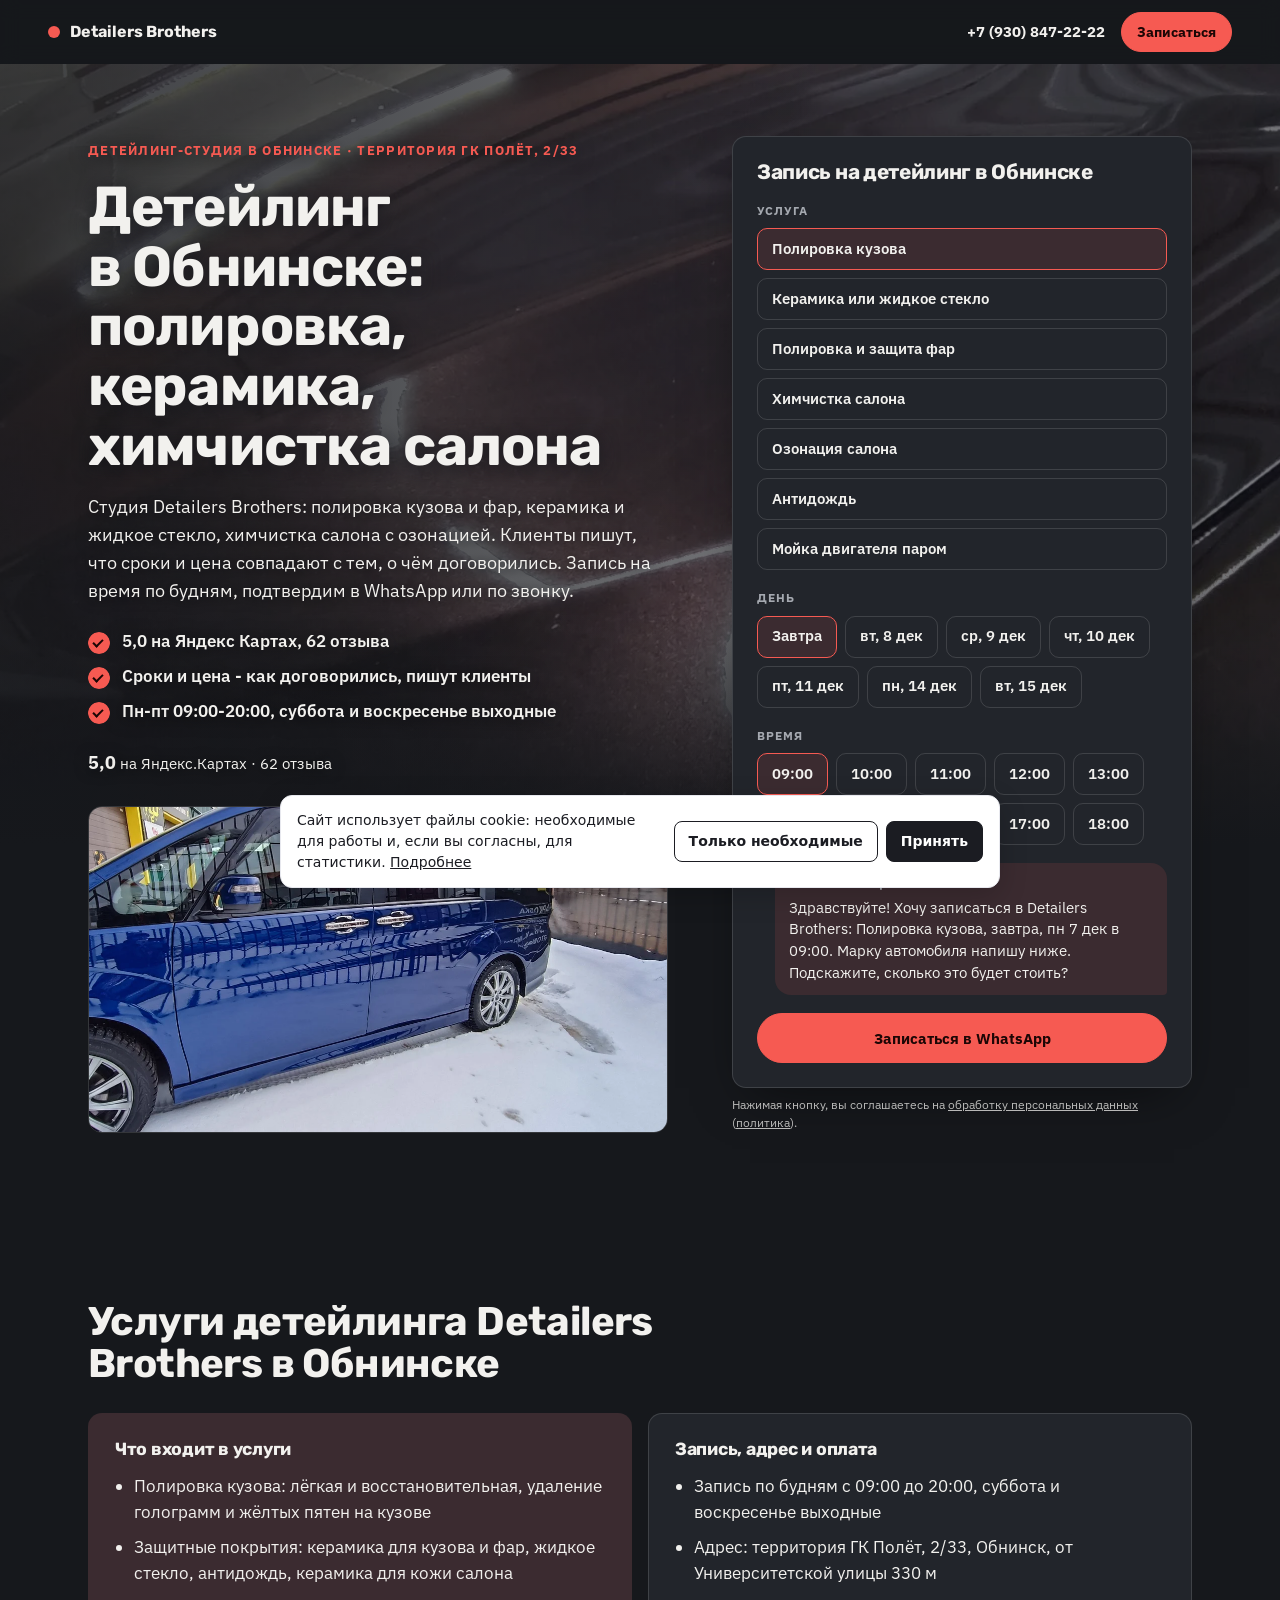
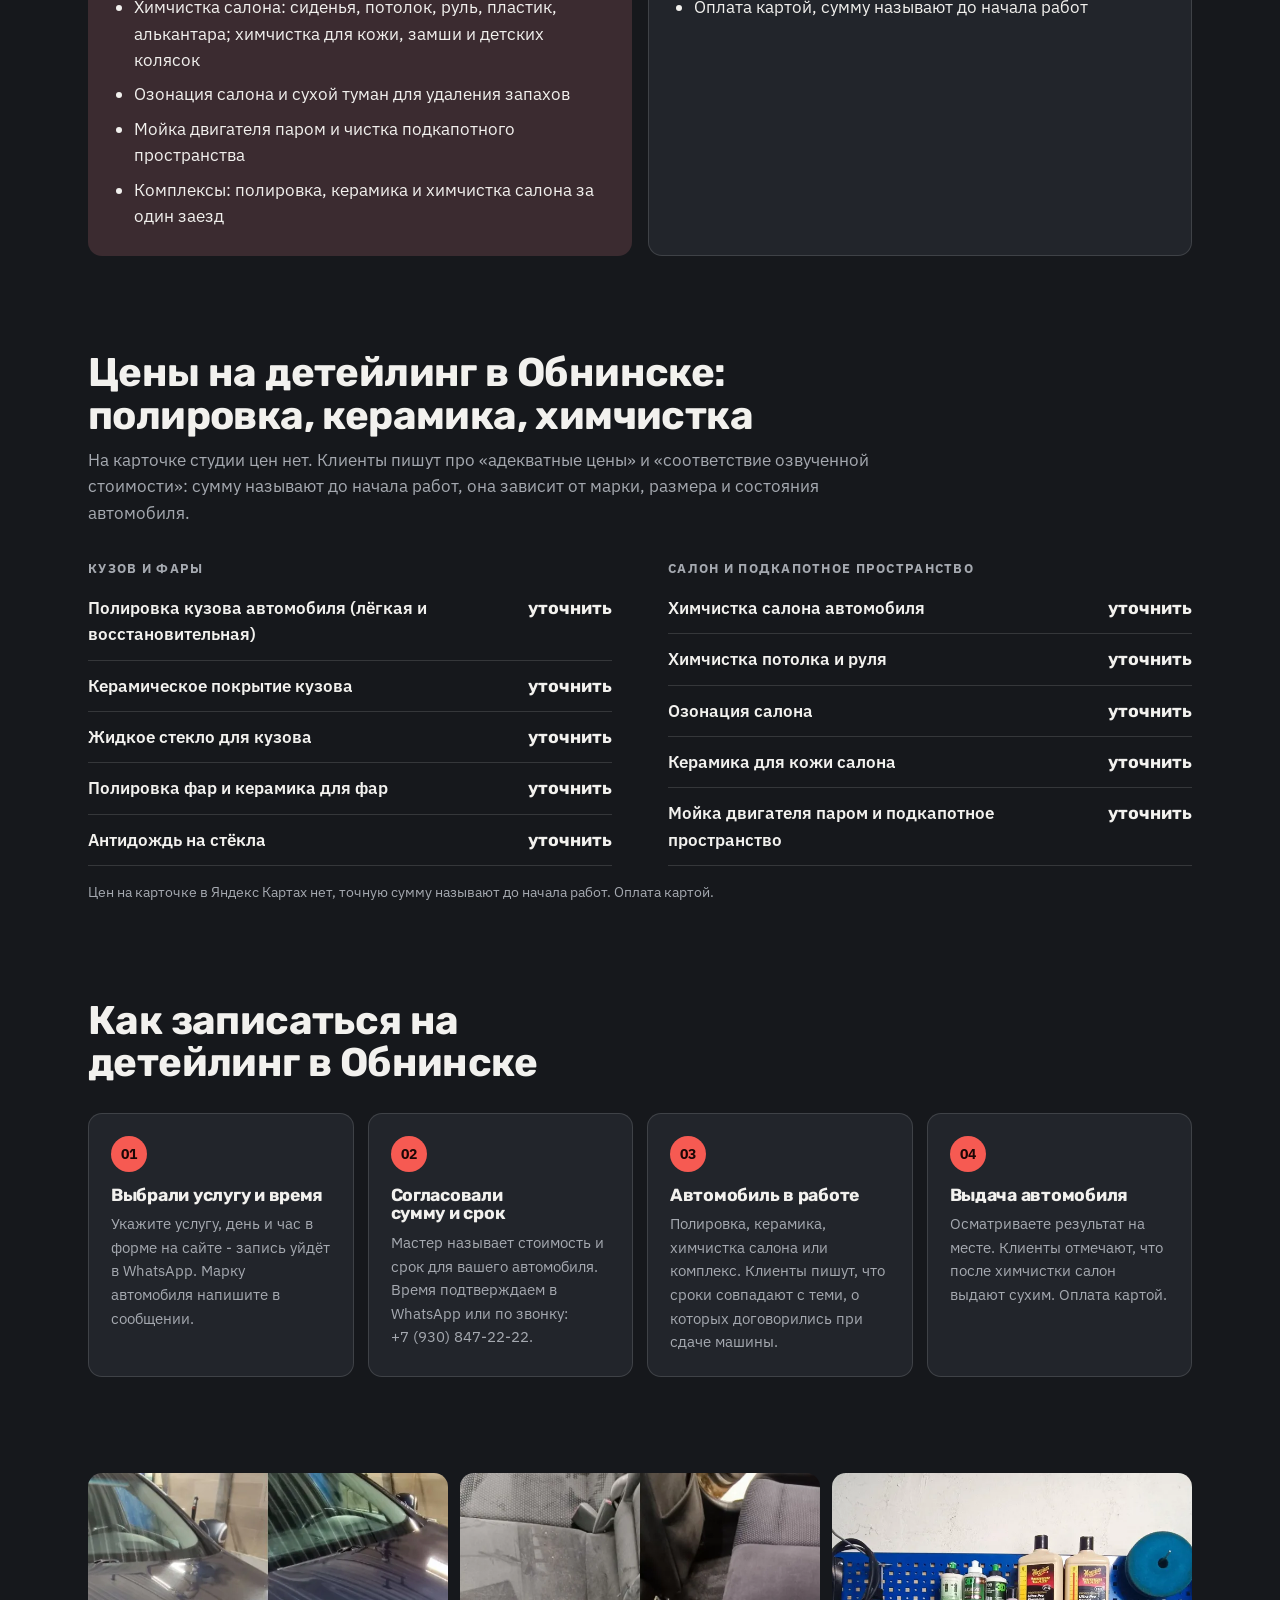
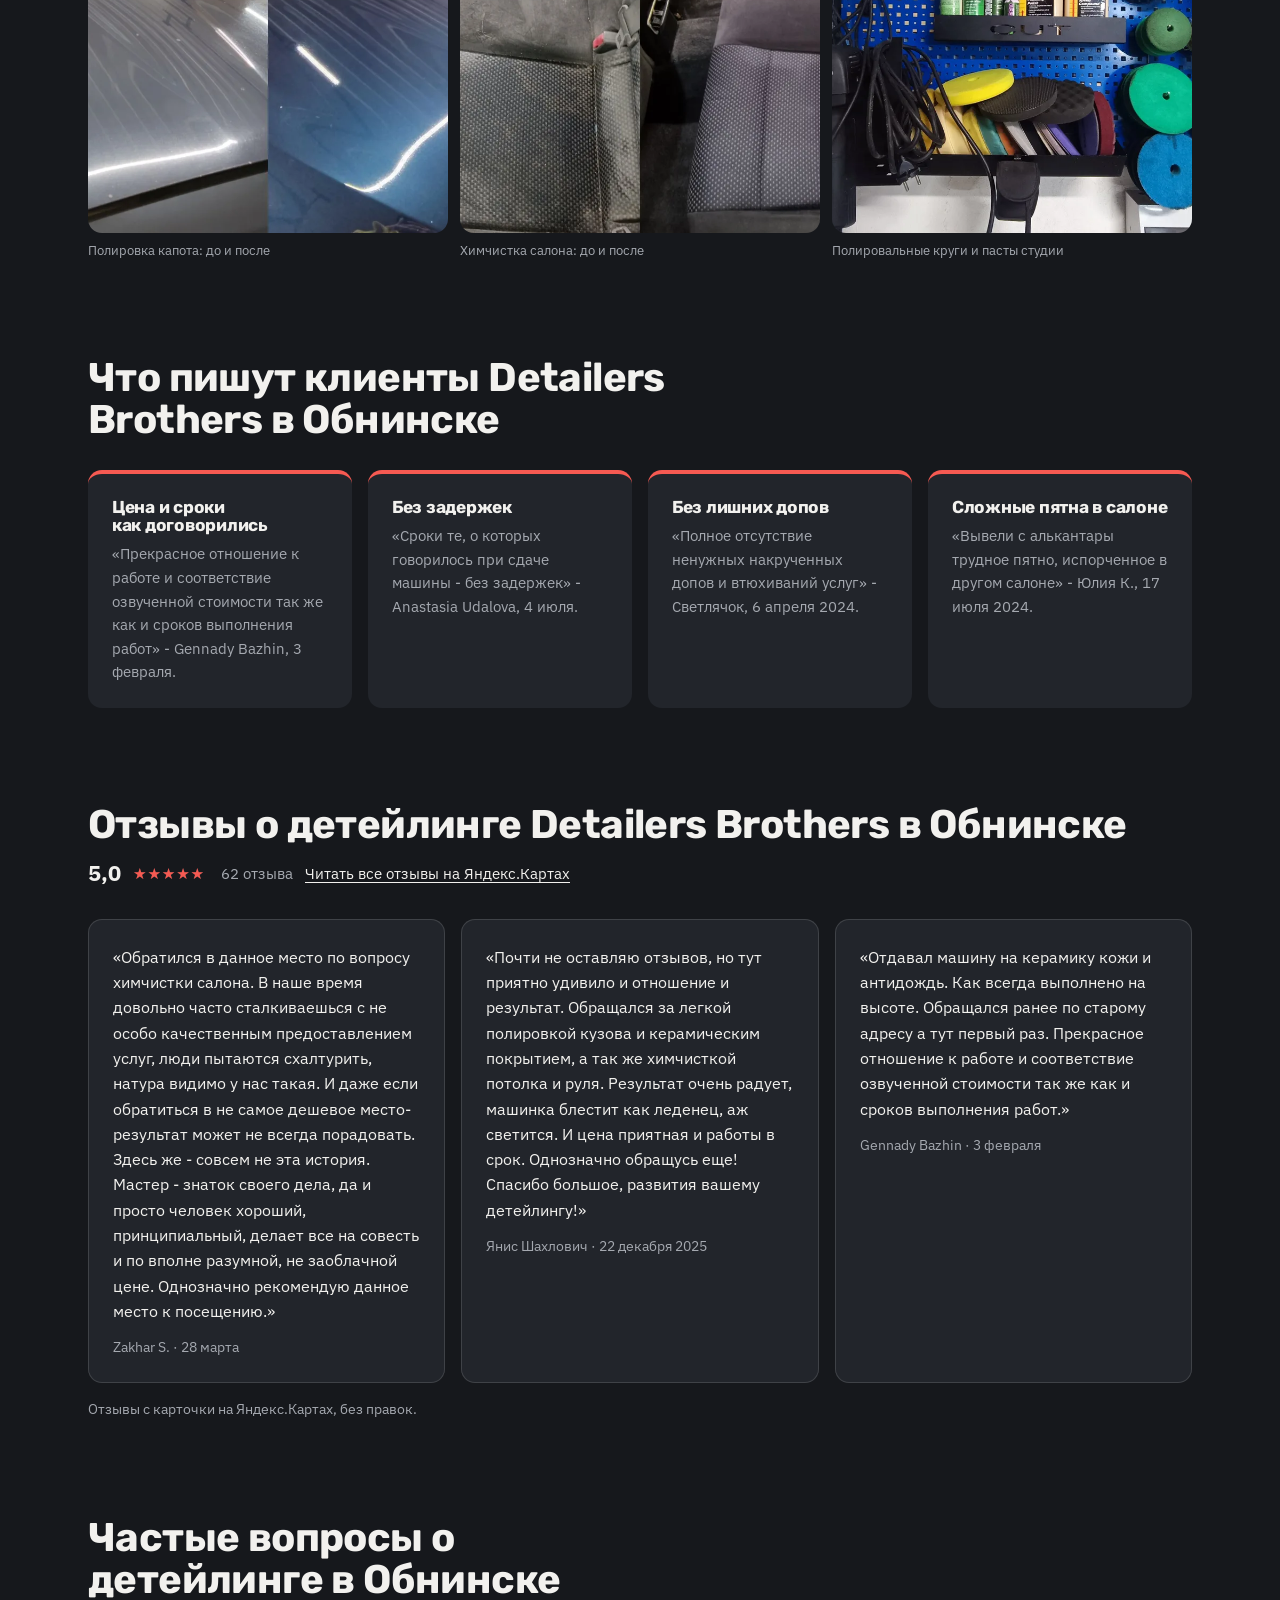
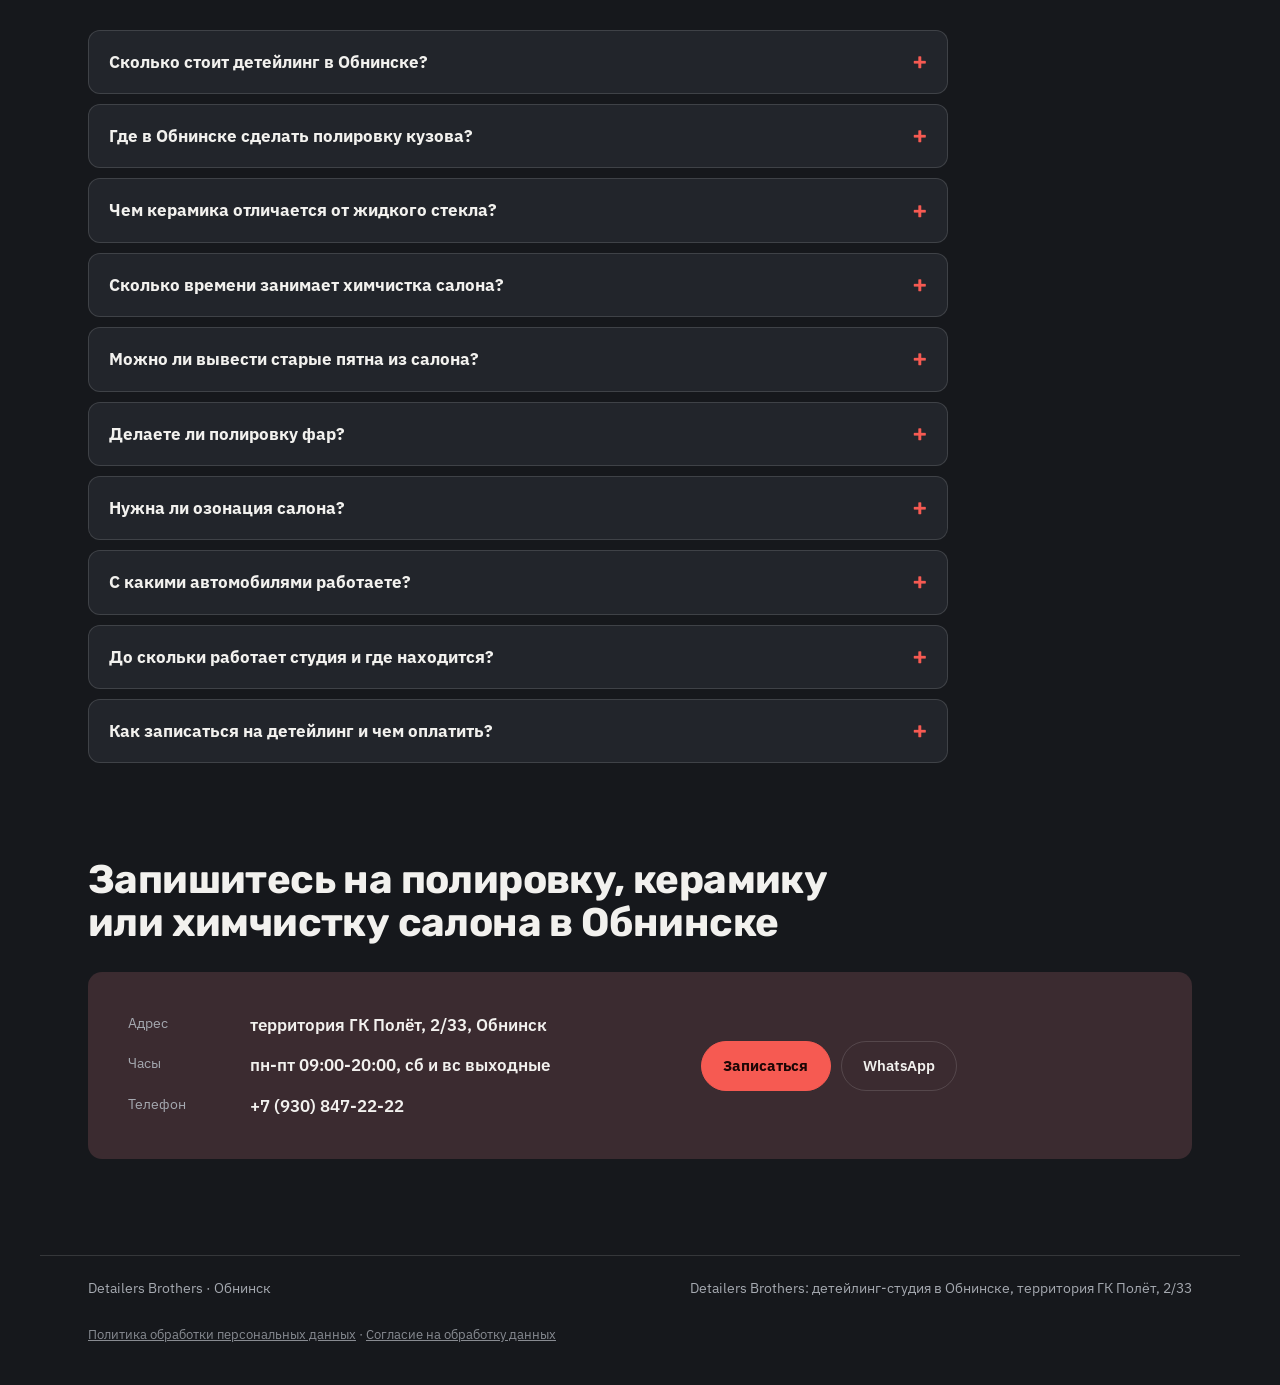
==== index.html @ 52ae38d2 "Первая публикация: Продающий сайт Detailers Brothers, hero .4, SEO-тексты" ====
<!doctype html>
<html lang="ru">
<head>
<meta charset="utf-8">
<meta name="robots" content="noindex, nofollow" data-publish>
<meta name="viewport" content="width=device-width, initial-scale=1, viewport-fit=cover">
<title>Детейлинг в Обнинске: полировка, керамика, химчистка - Detailers Brothers</title>
<link rel="canonical" href="https://ajax55sv-cell.github.io/detailers-brothers-obninsk/">
<meta name="description" content="Детейлинг-студия в Обнинске, ГК Полёт, 2/33: полировка кузова и фар, керамика, жидкое стекло, химчистка салона. 5,0 на Яндекс Картах, 62 отзыва. Запись по будням.">
<meta property="og:type" content="website">
<meta property="og:url" content="https://ajax55sv-cell.github.io/detailers-brothers-obninsk/">
<meta property="og:site_name" content="Detailers Brothers">
<meta property="og:locale" content="ru_RU">
<meta property="og:title" content="Детейлинг в Обнинске: полировка, керамика, химчистка салона - Detailers Brothers">
<meta property="og:description" content="Детейлинг-студия в Обнинске, ГК Полёт, 2/33: полировка кузова и фар, керамика, жидкое стекло, химчистка салона. 5,0 на Яндекс Картах, 62 отзыва. Запись по будням.">
<meta property="og:image" content="https://ajax55sv-cell.github.io/detailers-brothers-obninsk/assets/og.jpg">
<link rel="preload" as="image" href="assets/hero.webp" fetchpriority="high">
<link rel="icon" href="data:image/svg+xml,%3Csvg xmlns=%27http://www.w3.org/2000/svg%27 viewBox=%270 0 32 32%27%3E%3Crect x=%276%27 y=%276%27 width=%2720%27 height=%2720%27 rx=%275%27 fill=%27%23f65a52%27/%3E%3C/svg%3E">
<link rel="preconnect" href="https://fonts.googleapis.com">
<link rel="preconnect" href="https://fonts.gstatic.com" crossorigin>
<link href="https://fonts.googleapis.com/css2?family=Rubik:wght@600;700&family=IBM+Plex+Sans:wght@400;500;600&display=swap" rel="stylesheet">
<style>
:root { --c-canvas: #16181c; --c-surface: #22252b; --c-ink: #f2f1ee; --c-ink-soft: #a5a9b0; --c-accent: #f65a52; --c-accent-ink: #1c0605; --c-accent-deep: #f65a52; --f-display: "Rubik", "Arial", system-ui, sans-serif; --f-text: "IBM Plex Sans", "Segoe UI", system-ui, sans-serif; --h1k: 1; }
</style>
<link rel="stylesheet" href="style-prod.css">
<script type="application/ld+json">[{"@context":"https://schema.org","@type":"AutoRepair","name":"Detailers Brothers","alternateName":"Detailers_brothers","description":"Детейлинг-студия в Обнинске: полировка кузова и фар, керамика, жидкое стекло, химчистка салона, озонация, мойка двигателя паром.","url":"https://ajax55sv-cell.github.io/detailers-brothers-obninsk/","image":"https://ajax55sv-cell.github.io/detailers-brothers-obninsk/assets/og.jpg","telephone":"+79308472222","openingHoursSpecification":[{"@type":"OpeningHoursSpecification","dayOfWeek":["Monday","Tuesday","Wednesday","Thursday","Friday"],"opens":"09:00","closes":"20:00"}],"address":{"@type":"PostalAddress","streetAddress":"территория ГК Полёт, 2/33","addressLocality":"Обнинск","addressRegion":"Калужская область","addressCountry":"RU"},"aggregateRating":{"@type":"AggregateRating","ratingValue":"5.0","ratingCount":"86","reviewCount":"62"},"paymentAccepted":"Банковская карта","hasOfferCatalog":{"@type":"OfferCatalog","name":"Услуги детейлинга","itemListElement":[{"@type":"Offer","itemOffered":{"@type":"Service","name":"Полировка кузова автомобиля"}},{"@type":"Offer","itemOffered":{"@type":"Service","name":"Керамическое покрытие кузова"}},{"@type":"Offer","itemOffered":{"@type":"Service","name":"Жидкое стекло для кузова"}},{"@type":"Offer","itemOffered":{"@type":"Service","name":"Полировка и керамика фар"}},{"@type":"Offer","itemOffered":{"@type":"Service","name":"Химчистка салона автомобиля"}},{"@type":"Offer","itemOffered":{"@type":"Service","name":"Озонация салона"}},{"@type":"Offer","itemOffered":{"@type":"Service","name":"Антидождь"}},{"@type":"Offer","itemOffered":{"@type":"Service","name":"Мойка двигателя паром"}}]},"sameAs":["https://yandex.ru/maps/org/detailers_brothers/95760006753/"]},{"@context":"https://schema.org","@type":"FAQPage","mainEntity":[{"@type":"Question","name":"Сколько стоит детейлинг в Обнинске?","acceptedAnswer":{"@type":"Answer","text":"На карточке Detailers Brothers в Яндекс Картах цен нет. Клиенты пишут про адекватные цены и про соответствие озвученной стоимости. Сумма зависит от марки, размера и состояния автомобиля, её называют до начала работ."}},{"@type":"Question","name":"Где в Обнинске сделать полировку кузова?","acceptedAnswer":{"@type":"Answer","text":"В студии Detailers Brothers на территории ГК Полёт, 2/33. Здесь делают лёгкую и восстановительную полировку, убирают голограммы и жёлтые пятна на кузове. Запись по будням с 09:00 до 20:00."}},{"@type":"Question","name":"Чем керамика отличается от жидкого стекла?","acceptedAnswer":{"@type":"Answer","text":"И то и другое - защитные покрытия кузова. Клиенты студии упоминают оба. Какое покрытие подойдёт вашему автомобилю по цене и стойкости, подскажут при осмотре, после полировки кузова."}},{"@type":"Question","name":"Сколько времени занимает химчистка салона?","acceptedAnswer":{"@type":"Answer","text":"Клиенты пишут, что химчистку салона делают быстро и выдают автомобиль с сухим салоном. Точный срок зависит от состояния салона и набора услуг, его называют при записи."}},{"@type":"Question","name":"Можно ли вывести старые пятна из салона?","acceptedAnswer":{"@type":"Answer","text":"Клиенты пишут про старое трудновыводимое пятно на сиденье, пятно на алькантаре и салон, который был в цементной смеси: пятна вывели, салон привели в порядок. Что получится в вашем случае, скажут после осмотра."}},{"@type":"Question","name":"Делаете ли полировку фар?","acceptedAnswer":{"@type":"Answer","text":"Да. Клиенты пишут про полировку фар и керамическое покрытие фар, а также про удаление жёлтых пятен на кузове. Фары полируют отдельно или вместе с кузовом."}},{"@type":"Question","name":"Нужна ли озонация салона?","acceptedAnswer":{"@type":"Answer","text":"Озонация убирает запахи, но не заменяет химчистку, если в салоне есть источник загрязнения. Клиенты студии делали озонацию вместе с химчисткой. Нужна ли она вам, подскажут при записи."}},{"@type":"Question","name":"С какими автомобилями работаете?","acceptedAnswer":{"@type":"Answer","text":"В отзывах клиенты упоминают Kia Sorento Prime, Subaru, Toyota RAV4, Land Cruiser и Mitsubishi Lancer. Для вашей марки время и стоимость назовут при записи."}},{"@type":"Question","name":"До скольки работает студия и где находится?","acceptedAnswer":{"@type":"Answer","text":"Студия работает с понедельника по пятницу с 09:00 до 20:00, суббота и воскресенье выходные. Адрес: территория ГК Полёт, 2/33, Обнинск, в 330 м от Университетской улицы."}},{"@type":"Question","name":"Как записаться на детейлинг и чем оплатить?","acceptedAnswer":{"@type":"Answer","text":"Выберите услугу, день и время в форме на сайте - запись откроется в WhatsApp. Можно позвонить: +7 (930) 847-22-22. Оплата картой."}}]}]</script>
<style>
/* legal-add */
.legal-links{margin-top:10px;font-size:13px;opacity:.8;hyphens:none}
.legal-links a{color:inherit}
.ckn{margin:8px 0 0;font-size:12px;line-height:1.45;opacity:.75;hyphens:none}
.ckn a{color:inherit;text-decoration:underline}
.ckb{position:fixed;left:12px;right:12px;bottom:12px;z-index:9999;max-width:720px;margin:0 auto;padding:14px 16px;background:#fff;color:#1b1c22;border:1px solid #e7e8ee;border-radius:12px;box-shadow:0 8px 28px rgba(0,0,0,.18);font:400 14px/1.5 system-ui,-apple-system,"Segoe UI",Arial,sans-serif;hyphens:none;display:flex;gap:12px;align-items:center;flex-wrap:wrap}
.ckb p{margin:0;flex:1 1 280px}
.ckb a{color:inherit;text-decoration:underline}
.ckb__b{display:flex;gap:8px;flex-wrap:wrap}
.ckb button{font:inherit;font-weight:600;padding:9px 14px;border-radius:8px;border:1px solid #1b1c22;background:#fff;color:#1b1c22;cursor:pointer}
.ckb button[data-v="all"]{background:#1b1c22;color:#fff}
</style>
</head>
<body class="s-prod" id="top" data-wa="79308472222" data-tg="" data-max="">
<header class="s-bar" data-s-bar>
  <a class="s-bar__brand" href="#top"><i aria-hidden="true"></i>Detailers Brothers</a>
  <div class="s-bar__right">
    <a class="s-bar__tel" href="tel:+79308472222">+7 (930) 847-22-22</a>
    <a class="s-btn s-btn--sm" href="#widget">Записаться</a>
  </div>
</header>
<main>
  <section class="s-hero">
    <div class="s-hero__text">
      <p class="s-eyebrow"><span class="nw">Детейлинг-студия</span> в Обнинске · территория ГК Полёт, 2/33</p>
      <h1>Детейлинг в Обнинске: полировка, керамика, химчистка салона</h1>
      <p class="s-lead">Студия Detailers Brothers: полировка кузова и фар, керамика и жидкое стекло, химчистка салона с озонацией. Клиенты пишут, что сроки и цена совпадают с тем, о чём договорились. Запись на время по будням, подтвердим в WhatsApp или по звонку.</p>
      <ul class="s-ticks"><li>5,0 на Яндекс Картах, 62 отзыва</li><li>Сроки и цена - как договорились, пишут клиенты</li><li><span class="nw">Пн-пт</span> 09:00-20:00, суббота и воскресенье выходные</li></ul>
      <p class="s-rating"><b>5,0</b> на Яндекс.Картах · 62 отзыва</p>
      <figure class="s-hero__photo"><img class="" src="assets/fasad.webp" alt="Синий минивэн после полировки кузова в Detailers Brothers, Обнинск" loading="lazy" decoding="async" style="object-position:50% 50%"></figure>
    </div>
    <div class="s-hero__widget" id="widget"><form class="s-widget" data-s-booking data-days="7" data-closed="0,6" data-slots="09:00,10:00,11:00,12:00,13:00,14:00,15:00,16:00,17:00,18:00" data-message="Здравствуйте! Хочу записаться в Detailers Brothers: {услуга}, {день} в {время}. Марку автомобиля напишу ниже. Подскажите, сколько это будет стоить?" onsubmit="return false">
      <h2 class="s-widget__title">Запись на детейлинг в Обнинске</h2>
      <fieldset><legend>Услуга</legend>
        <div class="s-chips s-chips--col"><label class="s-chip s-chip--row"><input type="radio" name="svc" value="0" data-name="Полировка кузова" data-price="" data-from="" data-min="" checked><span>Полировка кузова</span><b></b></label><label class="s-chip s-chip--row"><input type="radio" name="svc" value="1" data-name="Керамика или жидкое стекло" data-price="" data-from="" data-min=""><span>Керамика или жидкое стекло</span><b></b></label><label class="s-chip s-chip--row"><input type="radio" name="svc" value="2" data-name="Полировка и защита фар" data-price="" data-from="" data-min=""><span>Полировка и защита фар</span><b></b></label><label class="s-chip s-chip--row"><input type="radio" name="svc" value="3" data-name="Химчистка салона" data-price="" data-from="" data-min=""><span>Химчистка салона</span><b></b></label><label class="s-chip s-chip--row"><input type="radio" name="svc" value="4" data-name="Озонация салона" data-price="" data-from="" data-min=""><span>Озонация салона</span><b></b></label><label class="s-chip s-chip--row"><input type="radio" name="svc" value="5" data-name="Антидождь" data-price="" data-from="" data-min=""><span>Антидождь</span><b></b></label><label class="s-chip s-chip--row"><input type="radio" name="svc" value="6" data-name="Мойка двигателя паром" data-price="" data-from="" data-min=""><span>Мойка двигателя паром</span><b></b></label></div>
      </fieldset>
      <fieldset><legend>День</legend><div class="s-chips" data-s-days></div></fieldset>
      <fieldset><legend>Время</legend><div class="s-chips" data-s-times></div></fieldset>
      <div class="s-bubble" aria-live="polite"><span class="s-bubble__label">Ваше сообщение</span><p data-s-bubble></p></div>
      <div class="s-send">
        <a class="s-btn s-btn--wide" data-s-msg="whatsapp" href="https://wa.me/79308472222" target="_blank" rel="noopener">Записаться в WhatsApp</a>
        
      </div>
      <p class="s-send__note" data-s-copied hidden>Текст скопирован - вставьте его в чат.</p>
      
    </form><p class="ckn">Нажимая кнопку, вы соглашаетесь на <a href="soglasie.html">обработку персональных данных</a> (<a href="politika.html">политика</a>).</p></div>
    <figure class="s-hero__bg" aria-hidden="true"><img class="" src="assets/hero.webp" alt="Капот тёмно-бордового автомобиля после полировки в светлом боксе Detailers Brothers" decoding="async" style="object-position:50% 50%" fetchpriority="high"></figure>
  </section>

  <section class="s-section s-reveal">
    <header class="s-section__head"><h2>Услуги детейлинга Detailers Brothers в Обнинске</h2></header>
    <div class="s-incl">
      <div><h3>Что входит в услуги</h3><ul><li>Полировка кузова: лёгкая и восстановительная, удаление голограмм и жёлтых пятен на кузове</li><li>Защитные покрытия: керамика для кузова и фар, жидкое стекло, антидождь, керамика для кожи салона</li><li>Химчистка салона: сиденья, потолок, руль, пластик, алькантара; химчистка для кожи, замши и детских колясок</li><li>Озонация салона и сухой туман для удаления запахов</li><li>Мойка двигателя паром и чистка подкапотного пространства</li><li>Комплексы: полировка, керамика и химчистка салона за один заезд</li></ul></div>
      <div><h3>Запись, адрес и оплата</h3><ul><li>Запись по будням с 09:00 до 20:00, суббота и воскресенье выходные</li><li>Адрес: территория ГК Полёт, 2/33, Обнинск, от Университетской улицы 330 м</li><li>Оплата картой, сумму называют до начала работ</li></ul></div>
    </div>
  </section>

  <section class="s-section s-reveal" id="prices">
    <header class="s-section__head"><h2>Цены на детейлинг в Обнинске: полировка, керамика, химчистка</h2><p>На карточке студии цен нет. Клиенты пишут про «адекватные цены» и «соответствие озвученной стоимости»: сумму называют до начала работ, она зависит от марки, размера и состояния автомобиля.</p></header>
    <div class="s-board"><div class="s-board__group">
      <h3 class="s-board__title">Кузов и фары</h3>
      <ul class="s-board__list">
        <li class="s-board__row"><span class="s-board__name">Полировка кузова автомобиля (лёгкая и восстановительная)</span><span class="s-board__dots" aria-hidden="true"></span><span class="s-board__price">уточнить</span></li>
        <li class="s-board__row"><span class="s-board__name">Керамическое покрытие кузова</span><span class="s-board__dots" aria-hidden="true"></span><span class="s-board__price">уточнить</span></li>
        <li class="s-board__row"><span class="s-board__name">Жидкое стекло для кузова</span><span class="s-board__dots" aria-hidden="true"></span><span class="s-board__price">уточнить</span></li>
        <li class="s-board__row"><span class="s-board__name">Полировка фар и керамика для фар</span><span class="s-board__dots" aria-hidden="true"></span><span class="s-board__price">уточнить</span></li>
        <li class="s-board__row"><span class="s-board__name">Антидождь на стёкла</span><span class="s-board__dots" aria-hidden="true"></span><span class="s-board__price">уточнить</span></li>
      </ul>
    </div>
<div class="s-board__group">
      <h3 class="s-board__title">Салон и подкапотное пространство</h3>
      <ul class="s-board__list">
        <li class="s-board__row"><span class="s-board__name">Химчистка салона автомобиля</span><span class="s-board__dots" aria-hidden="true"></span><span class="s-board__price">уточнить</span></li>
        <li class="s-board__row"><span class="s-board__name">Химчистка потолка и руля</span><span class="s-board__dots" aria-hidden="true"></span><span class="s-board__price">уточнить</span></li>
        <li class="s-board__row"><span class="s-board__name">Озонация салона</span><span class="s-board__dots" aria-hidden="true"></span><span class="s-board__price">уточнить</span></li>
        <li class="s-board__row"><span class="s-board__name">Керамика для кожи салона</span><span class="s-board__dots" aria-hidden="true"></span><span class="s-board__price">уточнить</span></li>
        <li class="s-board__row"><span class="s-board__name">Мойка двигателя паром и подкапотное пространство</span><span class="s-board__dots" aria-hidden="true"></span><span class="s-board__price">уточнить</span></li>
      </ul>
    </div></div>
    <p class="s-note">Цен на карточке в Яндекс Картах нет, точную сумму называют до начала работ. Оплата картой.</p>
  </section>

  <section class="s-section s-reveal">
    <header class="s-section__head"><h2>Как записаться на детейлинг в Обнинске</h2></header>
    <ol class="s-steps">
      <li class="s-steps__item"><span class="s-steps__n">01</span><h3>Выбрали услугу и время</h3><p>Укажите услугу, день и час в форме на сайте - запись уйдёт в WhatsApp. Марку автомобиля напишите в сообщении.</p></li>
      <li class="s-steps__item"><span class="s-steps__n">02</span><h3>Согласовали сумму и срок</h3><p>Мастер называет стоимость и срок для вашего автомобиля. Время подтверждаем в WhatsApp или по звонку: +7 (930) 847-22-22.</p></li>
      <li class="s-steps__item"><span class="s-steps__n">03</span><h3>Автомобиль в работе</h3><p>Полировка, керамика, химчистка салона или комплекс. Клиенты пишут, что сроки совпадают с теми, о которых договорились при сдаче машины.</p></li>
      <li class="s-steps__item"><span class="s-steps__n">04</span><h3>Выдача автомобиля</h3><p>Осматриваете результат на месте. Клиенты отмечают, что после химчистки салон выдают сухим. Оплата картой.</p></li>
    </ol>
  </section>

  <section class="s-photos s-reveal" aria-label="Фото работ Detailers Brothers: полировка, химчистка салона, оборудование студии"><h2 class="sr-only">Фото работ Detailers Brothers в Обнинске: полировка капота, химчистка салона, оборудование студии</h2><figure><img class="" src="assets/polirovka.webp" alt="Капот автомобиля до и после полировки кузова в Обнинске" loading="lazy" decoding="async"><figcaption>Полировка капота: до и после</figcaption></figure><figure><img class="" src="assets/himchistka.webp" alt="Задний диван автомобиля до и после химчистки салона" loading="lazy" decoding="async"><figcaption>Химчистка салона: до и после</figcaption></figure><figure><img class="" src="assets/pasty.webp" alt="Полировальные машинки, круги и пасты студии Detailers Brothers на стене" loading="lazy" decoding="async"><figcaption>Полировальные круги и пасты студии</figcaption></figure></section>

  <section class="s-section s-reveal">
    <header class="s-section__head"><h2>Что пишут клиенты Detailers Brothers в Обнинске</h2></header>
    <ul class="s-promises">
      <li><h3>Цена и сроки как договорились</h3><p>«Прекрасное отношение к работе и соответствие озвученной стоимости так же как и сроков выполнения работ» - Gennady Bazhin, 3 февраля.</p></li>
      <li><h3>Без задержек</h3><p>«Сроки те, о которых говорилось при сдаче машины - без задержек» - Anastasia Udalova, 4 июля.</p></li>
      <li><h3>Без лишних допов</h3><p>«Полное отсутствие ненужных накрученных допов и втюхиваний услуг» - Светлячок, 6 апреля 2024.</p></li>
      <li><h3>Сложные пятна в салоне</h3><p>«Вывели с алькантары трудное пятно, испорченное в другом салоне» - Юлия К., 17 июля 2024.</p></li>
    </ul>
  </section>

  <section class="s-section s-reveal">
    <header class="s-section__head s-section__head--reviews"><h2>Отзывы о детейлинге Detailers Brothers в Обнинске</h2><p class="s-reviews__rating"><span class="s-reviews__num">5,0</span><span class="s-reviews__stars" style="--r: 5" aria-label="рейтинг 5,0 из 5"></span><span class="s-reviews__count">62 отзыва</span><a class="s-reviews__all" href="https://yandex.ru/maps/org/detailers_brothers/95760006753/" target="_blank" rel="noopener">Читать все отзывы на Яндекс.Картах</a></p></header>
    <ul class="s-reviews">
      <li><blockquote>«Обратился в данное место по вопросу химчистки салона. В наше время довольно часто сталкиваешься с не особо качественным предоставлением услуг, люди пытаются схалтурить, натура видимо у нас такая. И даже если обратиться в не самое дешевое место- результат может не всегда порадовать. Здесь же - совсем не эта история. Мастер - знаток своего дела, да и просто человек хороший, принципиальный, делает все на совесть и по вполне разумной, не заоблачной цене. Однозначно рекомендую данное место к посещению.»</blockquote><p class="s-reviews__who">Zakhar S. · 28 марта</p></li>
      <li><blockquote>«Почти не оставляю отзывов, но тут приятно удивило и отношение и результат. Обращался за легкой полировкой кузова и керамическим покрытием, а так же химчисткой потолка и руля. Результат очень радует, машинка блестит как леденец, аж светится. И цена приятная и работы в срок. Однозначно обращусь еще! Спасибо большое, развития вашему детейлингу!»</blockquote><p class="s-reviews__who">Янис Шахлович · 22 декабря 2025</p></li>
      <li><blockquote>«Отдавал машину на керамику кожи и антидождь. Как всегда выполнено на высоте. Обращался ранее по старому адресу а тут первый раз. Прекрасное отношение к работе и соответствие озвученной стоимости так же как и сроков выполнения работ.»</blockquote><p class="s-reviews__who">Gennady Bazhin · 3 февраля</p></li>
    </ul>
    <p class="s-note">Отзывы с карточки на Яндекс.Картах, без правок.</p>
  </section>

  <section class="s-section s-reveal">
    <header class="s-section__head"><h2>Частые вопросы о детейлинге в Обнинске</h2></header>
    <div class="s-faq"><details><summary>Сколько стоит детейлинг в Обнинске?</summary><p>На карточке Detailers Brothers в Яндекс Картах цен нет. Клиенты пишут про адекватные цены и про соответствие озвученной стоимости. Сумма зависит от марки, размера и состояния автомобиля, её называют до начала работ.</p></details><details><summary>Где в Обнинске сделать полировку кузова?</summary><p>В студии Detailers Brothers на территории ГК Полёт, 2/33. Здесь делают лёгкую и восстановительную полировку, убирают голограммы и жёлтые пятна на кузове. Запись по будням с 09:00 до 20:00.</p></details><details><summary>Чем керамика отличается от жидкого стекла?</summary><p>И то и другое - защитные покрытия кузова. Клиенты студии упоминают оба. Какое покрытие подойдёт вашему автомобилю по цене и стойкости, подскажут при осмотре, после полировки кузова.</p></details><details><summary>Сколько времени занимает химчистка салона?</summary><p>Клиенты пишут, что химчистку салона делают быстро и выдают автомобиль с сухим салоном. Точный срок зависит от состояния салона и набора услуг, его называют при записи.</p></details><details><summary>Можно ли вывести старые пятна из салона?</summary><p>Клиенты пишут про старое трудновыводимое пятно на сиденье, пятно на алькантаре и салон, который был в цементной смеси: пятна вывели, салон привели в порядок. Что получится в вашем случае, скажут после осмотра.</p></details><details><summary>Делаете ли полировку фар?</summary><p>Да. Клиенты пишут про полировку фар и керамическое покрытие фар, а также про удаление жёлтых пятен на кузове. Фары полируют отдельно или вместе с кузовом.</p></details><details><summary>Нужна ли озонация салона?</summary><p>Озонация убирает запахи, но не заменяет химчистку, если в салоне есть источник загрязнения. Клиенты студии делали озонацию вместе с химчисткой. Нужна ли она вам, подскажут при записи.</p></details><details><summary>С какими автомобилями работаете?</summary><p>В отзывах клиенты упоминают Kia Sorento Prime, Subaru, Toyota RAV4, Land Cruiser и Mitsubishi Lancer. Для вашей марки время и стоимость назовут при записи.</p></details><details><summary>До скольки работает студия и где находится?</summary><p>Студия работает с понедельника по пятницу с 09:00 до 20:00, суббота и воскресенье выходные. Адрес: территория ГК Полёт, 2/33, Обнинск, в 330 м от Университетской улицы.</p></details><details><summary>Как записаться на детейлинг и чем оплатить?</summary><p>Выберите услугу, день и время в форме на сайте - запись откроется в WhatsApp. Можно позвонить: +7 (930) 847-22-22. Оплата картой.</p></details></div>
  </section>

  <section class="s-section s-final s-reveal" id="contacts">
    <header class="s-section__head"><h2>Запишитесь на полировку, керамику или химчистку салона в Обнинске</h2></header>
    <div class="s-contacts">
      <dl>
        <div><dt>Адрес</dt><dd>территория ГК Полёт, 2/33, Обнинск</dd></div>
        <div><dt>Часы</dt><dd><span class="nw">пн-пт</span> 09:00-20:00, сб и вс выходные</dd></div>
        <div><dt>Телефон</dt><dd><a href="tel:+79308472222">+7 (930) 847-22-22</a></dd></div>
      </dl>
      <div class="s-contacts__actions">
        <a class="s-btn" href="#widget">Записаться</a>
        <a class="s-btn s-btn--ghost" data-s-msg="whatsapp" href="https://wa.me/79308472222" target="_blank" rel="noopener">WhatsApp</a>
        
      </div>
    </div>
  </section>
</main>
<footer class="s-foot"><p>Detailers Brothers · Обнинск</p><p>Detailers Brothers: <span class="nw">детейлинг-студия</span> в Обнинске, территория ГК Полёт, 2/33</p><p class="legal-links"><a href="politika.html">Политика обработки персональных данных</a> · <a href="soglasie.html">Согласие на обработку данных</a></p></footer>
<nav class="s-dock" aria-label="Быстрая связь"><a class="s-btn" href="#widget">Записаться</a><a class="s-btn s-btn--ghost" href="tel:+79308472222">Позвонить</a></nav>
<script src="style.js" defer></script>
<script>
(function(){var K='cookie-choice';try{if(localStorage.getItem(K))return}catch(e){}
var b=document.createElement('div');b.className='ckb';b.setAttribute('role','dialog');b.setAttribute('aria-label','Файлы cookie');
b.innerHTML='<p>Сайт использует файлы cookie: необходимые для работы и, если вы согласны, для статистики. <a href="politika.html">Подробнее</a></p><div class="ckb__b"><button type="button" data-v="necessary">Только необходимые</button><button type="button" data-v="all">Принять</button></div>';
b.addEventListener('click',function(e){var v=e.target.getAttribute&&e.target.getAttribute('data-v');if(!v)return;try{localStorage.setItem(K,v)}catch(x){}try{document.dispatchEvent(new CustomEvent('cookie-choice',{detail:v}))}catch(x){}b.remove()});
document.body.appendChild(b)})();
</script>
<!-- legal-add -->
</body>
</html>
---- style-prod.css ----
/* Стиль «Продающий»: лендинг под заявки. Главная деталь – калькулятор или онлайн-запись на первом экране
   и живое «сообщение-превью», которое уходит владельцу в мессенджер. Цвета и шрифты – из палитры ниши. */
*, *::before, *::after { box-sizing: border-box; }
:root {
  --hair: color-mix(in srgb, var(--c-ink) 14%, transparent);
  --tint: color-mix(in srgb, var(--c-accent) 12%, var(--c-surface));
  --wrap: 1200px; --gut: clamp(16px, 4vw, 48px);
  --r: 14px;
  --shadow: 0 18px 50px -18px color-mix(in srgb, #000 55%, transparent);
}
html { scroll-behavior: smooth; -webkit-text-size-adjust: 100%; overflow-x: clip; }
body { margin: 0; background: var(--c-canvas); color: var(--c-ink); font: 400 17px/1.55 var(--f-text); -webkit-font-smoothing: antialiased; }
img { display: block; max-width: 100%; }
a { color: inherit; }
h1, h2, h3 { font-family: var(--f-display); font-weight: 700; line-height: 1.06; margin: 0; letter-spacing: -.015em; text-wrap: balance; }
p { margin: 0; }
fieldset { border: 0; margin: 0; padding: 0; min-width: 0; }
:focus-visible { outline: 2px solid var(--c-accent); outline-offset: 3px; border-radius: 4px; }

.s-btn { display: inline-flex; align-items: center; justify-content: center; min-height: 50px; padding: 0 1.4em; border-radius: 999px;
  background: var(--c-accent); color: var(--c-accent-ink); font: 700 .95rem/1.1 var(--f-text); text-decoration: none; border: 1px solid var(--c-accent);
  text-align: center; transition: filter .2s ease, transform .2s ease; cursor: pointer; }
.s-btn:hover { filter: brightness(1.07); }
.s-btn:active { transform: translateY(1px); }
.s-btn--sm { min-height: 40px; padding: 0 1.1em; font-size: .85rem; }
.s-btn--ghost { background: transparent; color: var(--c-ink); border-color: var(--hair); font-weight: 600; }
.s-btn--wide { flex: 1; }

/* шапка */
.s-bar { position: sticky; top: 0; z-index: 30; display: flex; align-items: center; justify-content: space-between; gap: 16px;
  padding: 10px var(--gut); background: color-mix(in srgb, var(--c-canvas) 88%, transparent); -webkit-backdrop-filter: blur(10px); backdrop-filter: blur(10px); }
.s-bar.is-scrolled { box-shadow: 0 1px 0 var(--hair); }
.s-bar__brand { font: 700 1rem/1 var(--f-display); text-decoration: none; display: inline-flex; align-items: center; gap: .6em; min-height: 44px; white-space: nowrap; min-width: 0; }
.s-bar__brand i { width: .75em; height: .75em; border-radius: 50%; background: var(--c-accent); }
.s-bar__right { display: flex; align-items: center; gap: 16px; }
.s-bar__tel { text-decoration: none; font-weight: 700; font-size: .95rem; font-variant-numeric: tabular-nums; }

main { max-width: var(--wrap); margin: 0 auto; padding: 0 var(--gut); }

/* первый экран: текст слева, виджет справа, фото ниши – приглушённым фоном */
.s-hero { position: relative; display: grid; grid-template-columns: minmax(0, 1fr) minmax(0, 460px); gap: clamp(28px, 5vw, 64px); align-items: start;
  padding: clamp(32px, 6vw, 72px) 0 clamp(40px, 6vw, 72px); isolation: isolate; }
.s-hero__bg { position: absolute; z-index: -1; margin: 0; top: 0; left: calc(50% - 50vw); width: 100vw; height: min(78%, 620px); overflow: hidden; }
.s-hero__bg img { width: 100%; height: 100%; object-fit: cover; opacity: .3; filter: saturate(.85); }
.s-hero__bg::after { content: ""; position: absolute; inset: 0; background: linear-gradient(180deg, color-mix(in srgb, var(--c-canvas) 40%, transparent), var(--c-canvas) 96%); }
/* фото бизнеса крупно в левой колонке: владелец узнаёт своё место с первого экрана */
.s-hero__photo { margin: 30px 0 0; }
.s-hero__photo img { width: 100%; aspect-ratio: 16 / 9; object-fit: cover; border-radius: var(--r); border: 1px solid var(--hair); }
.s-hero__photo figcaption { margin-top: 8px; font-size: .84rem; color: var(--c-ink-soft); }
.s-eyebrow { display: inline-block; font-size: .8rem; font-weight: 700; letter-spacing: .1em; text-transform: uppercase; color: var(--c-accent-deep, var(--c-accent)); margin-bottom: 16px; }
.s-hero h1 { font-size: calc(clamp(2.1rem, 4.4vw, 3.7rem) * var(--h1k, 1)); overflow-wrap: normal; hyphens: none; }
.s-lead { margin-top: 18px; font-size: 1.12rem; color: var(--c-ink-soft); max-width: 32em; }
.s-ticks { list-style: none; margin: 26px 0 0; padding: 0; display: grid; gap: 12px; }
.s-ticks li { position: relative; padding-left: 34px; font-weight: 600; line-height: 1.35; }
.s-ticks li::before { content: ""; position: absolute; left: 0; top: .1em; width: 22px; height: 22px; border-radius: 50%; background: var(--c-accent);
  -webkit-mask: radial-gradient(circle, #000 0 100%); }
.s-ticks li::after { content: ""; position: absolute; left: 7px; top: calc(.1em + 5px); width: 6px; height: 10px; border: solid var(--c-accent-ink); border-width: 0 2px 2px 0; transform: rotate(45deg); }
.s-rating { margin-top: 26px; font-size: .92rem; color: var(--c-ink-soft); }
.s-rating b { color: var(--c-ink); font-size: 1.1rem; }

/* виджет */
.s-hero__widget { position: sticky; top: 76px; }
.s-widget { background: var(--c-surface); border-radius: var(--r); padding: 24px; box-shadow: var(--shadow); display: grid; gap: 18px; border: 1px solid var(--hair); }
.s-widget__title { font-size: 1.3rem; }
.s-widget legend, .s-range label { font-size: .78rem; font-weight: 700; letter-spacing: .08em; text-transform: uppercase; color: var(--c-ink-soft); margin-bottom: 8px; padding: 0; }
.s-chips { display: flex; flex-wrap: wrap; gap: 8px; }
.s-chips--col { flex-direction: column; flex-wrap: nowrap; }
.s-chip { position: relative; display: inline-flex; align-items: center; gap: 10px; min-height: 42px; padding: 8px 14px; border-radius: 10px; border: 1px solid var(--hair);
  cursor: pointer; font-size: .92rem; font-weight: 600; transition: border-color .15s ease, background-color .15s ease; }
.s-chip--row { justify-content: space-between; }
.s-chip--row b { font-weight: 700; white-space: nowrap; font-variant-numeric: tabular-nums; }
.s-chip--row b small { font-weight: 500; color: var(--c-ink-soft); }
.s-chip__p { font-weight: 500; font-size: .8rem; color: var(--c-ink-soft); white-space: nowrap; }
.s-chip input { position: absolute; opacity: 0; pointer-events: none; }
.s-chip:has(input:checked) { border-color: var(--c-accent); background: var(--tint); }
.s-chip:has(input:focus-visible) { outline: 2px solid var(--c-accent); outline-offset: 2px; }
.s-chip[aria-disabled="true"] { opacity: .4; cursor: default; }
.s-check { display: flex; align-items: center; gap: 10px; font-weight: 600; font-size: .92rem; cursor: pointer; }
.s-check input { width: 20px; height: 20px; accent-color: var(--c-accent); }
.s-check b { margin-left: auto; font-variant-numeric: tabular-nums; }
.s-range { display: grid; gap: 6px; }
.s-range label { display: flex; justify-content: space-between; margin: 0; }
.s-range label b { color: var(--c-ink); font-size: 1rem; font-weight: 700; letter-spacing: 0; text-transform: none; font-variant-numeric: tabular-nums; }
.s-range input { width: 100%; accent-color: var(--c-accent); height: 28px; }
.s-total { display: flex; align-items: baseline; justify-content: space-between; gap: 12px; padding-top: 14px; border-top: 1px solid var(--hair); }
.s-total span { color: var(--c-ink-soft); font-weight: 600; }
.s-total b { font: 700 1.9rem/1 var(--f-display); font-variant-numeric: tabular-nums; color: var(--c-accent); }

/* сообщение-превью: пузырь чата */
.s-bubble { position: relative; background: var(--tint); border-radius: 16px 16px 4px 16px; padding: 12px 14px; margin-left: 18px; }
.s-bubble__label { display: block; font-size: .72rem; font-weight: 700; letter-spacing: .08em; text-transform: uppercase; color: var(--c-ink-soft); margin-bottom: 4px; }
.s-bubble p { font-size: .93rem; line-height: 1.45; }
.s-send { display: flex; gap: 8px; }
.s-send__note { font-size: .82rem; color: var(--c-accent-deep, var(--c-accent)); }
.s-demo { font-size: .78rem; color: var(--c-ink-soft); }

/* секции */
.s-section { padding: clamp(56px, 8vw, 96px) 0 0; }
.s-section__head { display: grid; gap: 10px; margin-bottom: 28px; max-width: 46em; }
.s-section__head h2 { font-size: clamp(1.7rem, 3.2vw, 2.5rem); }
.s-section__head p { color: var(--c-ink-soft); }
.s-note { margin-top: 16px; font-size: .88rem; color: var(--c-ink-soft); max-width: 52em; }

.s-incl { display: grid; grid-template-columns: 1fr 1fr; gap: 16px; }
.s-incl > div { background: var(--c-surface); border-radius: var(--r); padding: 26px; border: 1px solid var(--hair); }
.s-incl > div:first-child { background: var(--tint); border-color: transparent; }
.s-incl h3 { font-size: 1.1rem; margin-bottom: 14px; }
.s-incl ul { margin: 0; padding-left: 1.1em; display: grid; gap: 8px; }

.s-board { display: grid; grid-template-columns: repeat(auto-fit, minmax(min(100%, 420px), 1fr)); gap: 12px 56px; }
.s-board__title { font: 700 .8rem var(--f-text); letter-spacing: .1em; text-transform: uppercase; color: var(--c-ink-soft); margin: 6px 0; }
.s-board__list { list-style: none; margin: 0; padding: 0; }
.s-board__row { display: flex; align-items: baseline; gap: 10px; padding: 12px 0; border-bottom: 1px solid var(--hair); }
.s-board__name { font-weight: 600; }
.s-board__name em { display: block; font-style: normal; font-size: .84rem; color: var(--c-ink-soft); font-weight: 400; }
.s-board__dots { flex: 1; }
.s-board__price { font: 700 1.1rem/1 var(--f-display); font-variant-numeric: tabular-nums; white-space: nowrap; }
.s-board__price small { font: 500 .78rem var(--f-text); color: var(--c-ink-soft); }

.s-steps { list-style: none; margin: 0; padding: 0; display: grid; grid-template-columns: repeat(auto-fit, minmax(min(100%, 170px), 1fr)); gap: 14px; }
.s-steps__item { background: var(--c-surface); border-radius: var(--r); padding: 22px; border: 1px solid var(--hair); }
.s-steps__n { display: inline-grid; place-items: center; width: 36px; height: 36px; border-radius: 50%; background: var(--c-accent); color: var(--c-accent-ink); font: 700 .85rem var(--f-text); }
.s-steps h3 { font-size: 1.1rem; margin-top: 14px; overflow-wrap: normal; hyphens: none; }
.s-steps__item { min-width: 0; }
.s-steps p { margin-top: 8px; color: var(--c-ink-soft); font-size: .95rem; }

.s-photos { display: grid; grid-template-columns: repeat(3, 1fr); gap: 12px; padding-top: clamp(56px, 8vw, 96px); }
.s-photos figure { margin: 0; }
.s-photos img { width: 100%; aspect-ratio: 1 / 1; object-fit: cover; border-radius: var(--r); }
.s-photos figcaption { font-size: .82rem; color: var(--c-ink-soft); margin-top: 8px; }

.s-promises { list-style: none; margin: 0; padding: 0; display: grid; grid-template-columns: repeat(auto-fit, minmax(min(100%, 260px), 1fr)); gap: 16px; }
.s-promises li { border-radius: var(--r); padding: 24px; background: var(--c-surface); border-top: 4px solid var(--c-accent); display: grid; gap: 8px; align-content: start; }
.s-promises h3 { font-size: 1.08rem; }
.s-promises p { color: var(--c-ink-soft); font-size: .95rem; }

.s-reviews { list-style: none; margin: 0; padding: 0; display: grid; grid-template-columns: repeat(auto-fit, minmax(min(100%, 280px), 1fr)); gap: 16px; }
.s-reviews li { background: var(--c-surface); border-radius: var(--r); padding: 24px; display: grid; gap: 14px; align-content: start; border: 1px solid var(--hair); }
.s-reviews blockquote { margin: 0; font-size: 1.02rem; }
.s-reviews__who { font-size: .85rem; color: var(--c-ink-soft); }
.s-section__head--reviews { max-width: none; }
.s-reviews__rating { display: flex; flex-wrap: wrap; align-items: center; gap: 6px 12px; color: var(--c-ink-soft); font-size: .95rem; }
.s-reviews__num { font-weight: 700; font-size: 1.4rem; color: var(--c-ink); }
.s-reviews__stars { --r: 5; display: inline-block; width: 5em; height: 1em; font-size: .95rem; line-height: 1; letter-spacing: .05em; white-space: nowrap; color: color-mix(in srgb, var(--c-ink) 18%, transparent); position: relative; }
.s-reviews__stars::before { content: "★★★★★"; }
.s-reviews__stars::after { content: "★★★★★"; position: absolute; inset: 0; width: calc(var(--r) / 5 * 100%); overflow: hidden; color: var(--c-accent); }
.s-reviews__all { color: var(--c-ink); text-underline-offset: 3px; }
.s-reviews__all:hover { color: var(--c-accent-deep, var(--c-accent)); }

.s-faq { display: grid; gap: 10px; max-width: 860px; }
.s-faq details { background: var(--c-surface); border-radius: 12px; border: 1px solid var(--hair); }
.s-faq summary { cursor: pointer; list-style: none; padding: 18px 52px 18px 20px; font-weight: 700; position: relative; }
.s-faq summary::-webkit-details-marker { display: none; }
.s-faq summary::after { content: "+"; position: absolute; right: 20px; top: 50%; transform: translateY(-50%); font: 700 1.4rem/1 var(--f-display); color: var(--c-accent); }
.s-faq details[open] summary::after { content: "–"; }
.s-faq details p { padding: 0 20px 18px; color: var(--c-ink-soft); }

.s-contacts { display: grid; grid-template-columns: 1.2fr 1fr; gap: 32px; background: var(--tint); border-radius: var(--r); padding: clamp(22px, 4vw, 40px); align-items: center; }
.s-contacts dl { margin: 0; display: grid; gap: 14px; }
.s-contacts dl div { display: grid; grid-template-columns: 110px 1fr; gap: 12px; }
.s-contacts dt { color: var(--c-ink-soft); font-size: .9rem; }
.s-contacts dd { margin: 0; font-weight: 600; }
.s-contacts dd a { text-decoration: none; }
.s-contacts__actions { display: flex; flex-wrap: wrap; gap: 10px; }

.s-foot { max-width: var(--wrap); margin: clamp(56px, 8vw, 96px) auto 0; padding: 22px var(--gut) 40px; border-top: 1px solid var(--hair);
  display: flex; justify-content: space-between; gap: 16px; font-size: .85rem; color: var(--c-ink-soft); flex-wrap: wrap; }
.s-dock { display: none; }
.s-slot { border-bottom: 1px dashed currentColor; opacity: .75; white-space: nowrap; }

@media (prefers-reduced-motion: no-preference) {
  .s-reveal { opacity: 0; transform: translateY(14px); transition: opacity .5s ease, transform .5s cubic-bezier(.2, .7, .2, 1); }
  .s-reveal.is-in { opacity: 1; transform: none; }
  .s-hero__text, .s-hero__widget { animation: s-rise .6s cubic-bezier(.2, .7, .2, 1) both; }
  .s-hero__widget { animation-delay: .1s; }
}
@keyframes s-rise { from { opacity: 0; transform: translateY(12px); } }

@media (max-width: 960px) {
  .s-hero { grid-template-columns: 1fr; }
  .s-hero__widget { position: static; }
  .s-hero__bg { height: 420px; }
  .s-hero__photo { display: none; }
  .s-incl, .s-contacts { grid-template-columns: 1fr; }
}
@media (max-width: 640px) {
  body { font-size: 16px; padding-bottom: 76px; }
  .s-bar__tel { display: none; }
  .s-bar { gap: 10px; }
  .s-bar__brand { font-size: .92rem; overflow: hidden; text-overflow: ellipsis; }
  .s-bar .s-btn--sm { white-space: nowrap; font-size: .78rem; padding: 0 .8em; flex-shrink: 0; }
  .s-widget { padding: 18px; }
  .s-steps { grid-template-columns: 1fr; }
  .s-photos { grid-template-columns: 1fr 1fr; }
  .s-photos figure:first-child { grid-column: 1 / -1; }
  .s-photos figure:first-child img { aspect-ratio: 16 / 10; }
  .s-contacts dl div { grid-template-columns: 1fr; gap: 2px; }
  .s-send { flex-direction: column; }
  .s-dock { display: flex; gap: 8px; position: fixed; z-index: 40; left: 0; right: 0; bottom: 0; padding: 10px 12px calc(10px + env(safe-area-inset-bottom));
    background: color-mix(in srgb, var(--c-canvas) 92%, transparent); -webkit-backdrop-filter: blur(10px); backdrop-filter: blur(10px); box-shadow: 0 -1px 0 var(--hair); }
  .s-dock .s-btn { flex: 1; min-height: 48px; font-size: .88rem; padding: 0 .9em; white-space: nowrap; }
  .s-dock .s-btn:first-child { flex: 1.7; }
}

/* n09v1 */
html, body, h1, h2, h3, p, li { hyphens: none; -webkit-hyphens: none; }
.nw { white-space: nowrap; }
html, body { overflow-x: clip; }
.sr-only { position: absolute; width: 1px; height: 1px; margin: -1px; padding: 0; overflow: hidden; clip: rect(0 0 0 0); white-space: nowrap; border: 0; }
/* первый экран: фото с прозрачностью .4 (дефолт шаблона .3), затемнение только под текстом слева и внизу */
.s-hero__bg { height: min(94%, 780px); }
.s-hero__bg img { opacity: .4; filter: saturate(1.05) brightness(1.05); object-position: 50% 50%; }
.s-hero__bg::after { background:
  linear-gradient(90deg, color-mix(in srgb, var(--c-canvas) 55%, transparent) 0%, color-mix(in srgb, var(--c-canvas) 36%, transparent) 30%, color-mix(in srgb, var(--c-canvas) 6%, transparent) 54%, transparent 66%),
  linear-gradient(180deg, transparent 0%, transparent 70%, var(--c-canvas) 100%); }
.s-hero__text .s-lead, .s-hero__text .s-rating { color: var(--c-ink); text-shadow: 0 1px 14px color-mix(in srgb, var(--c-canvas) 90%, transparent); }
.s-hero__text h1, .s-hero__text .s-eyebrow, .s-hero__text .s-ticks { text-shadow: 0 2px 18px color-mix(in srgb, var(--c-canvas) 85%, transparent); }
@media (max-width: 880px) {
  .s-hero__bg { height: 560px; }
  .s-hero__bg::after { background:
    linear-gradient(180deg, color-mix(in srgb, var(--c-canvas) 62%, transparent) 0%, color-mix(in srgb, var(--c-canvas) 40%, transparent) 50%, var(--c-canvas) 100%); }
}
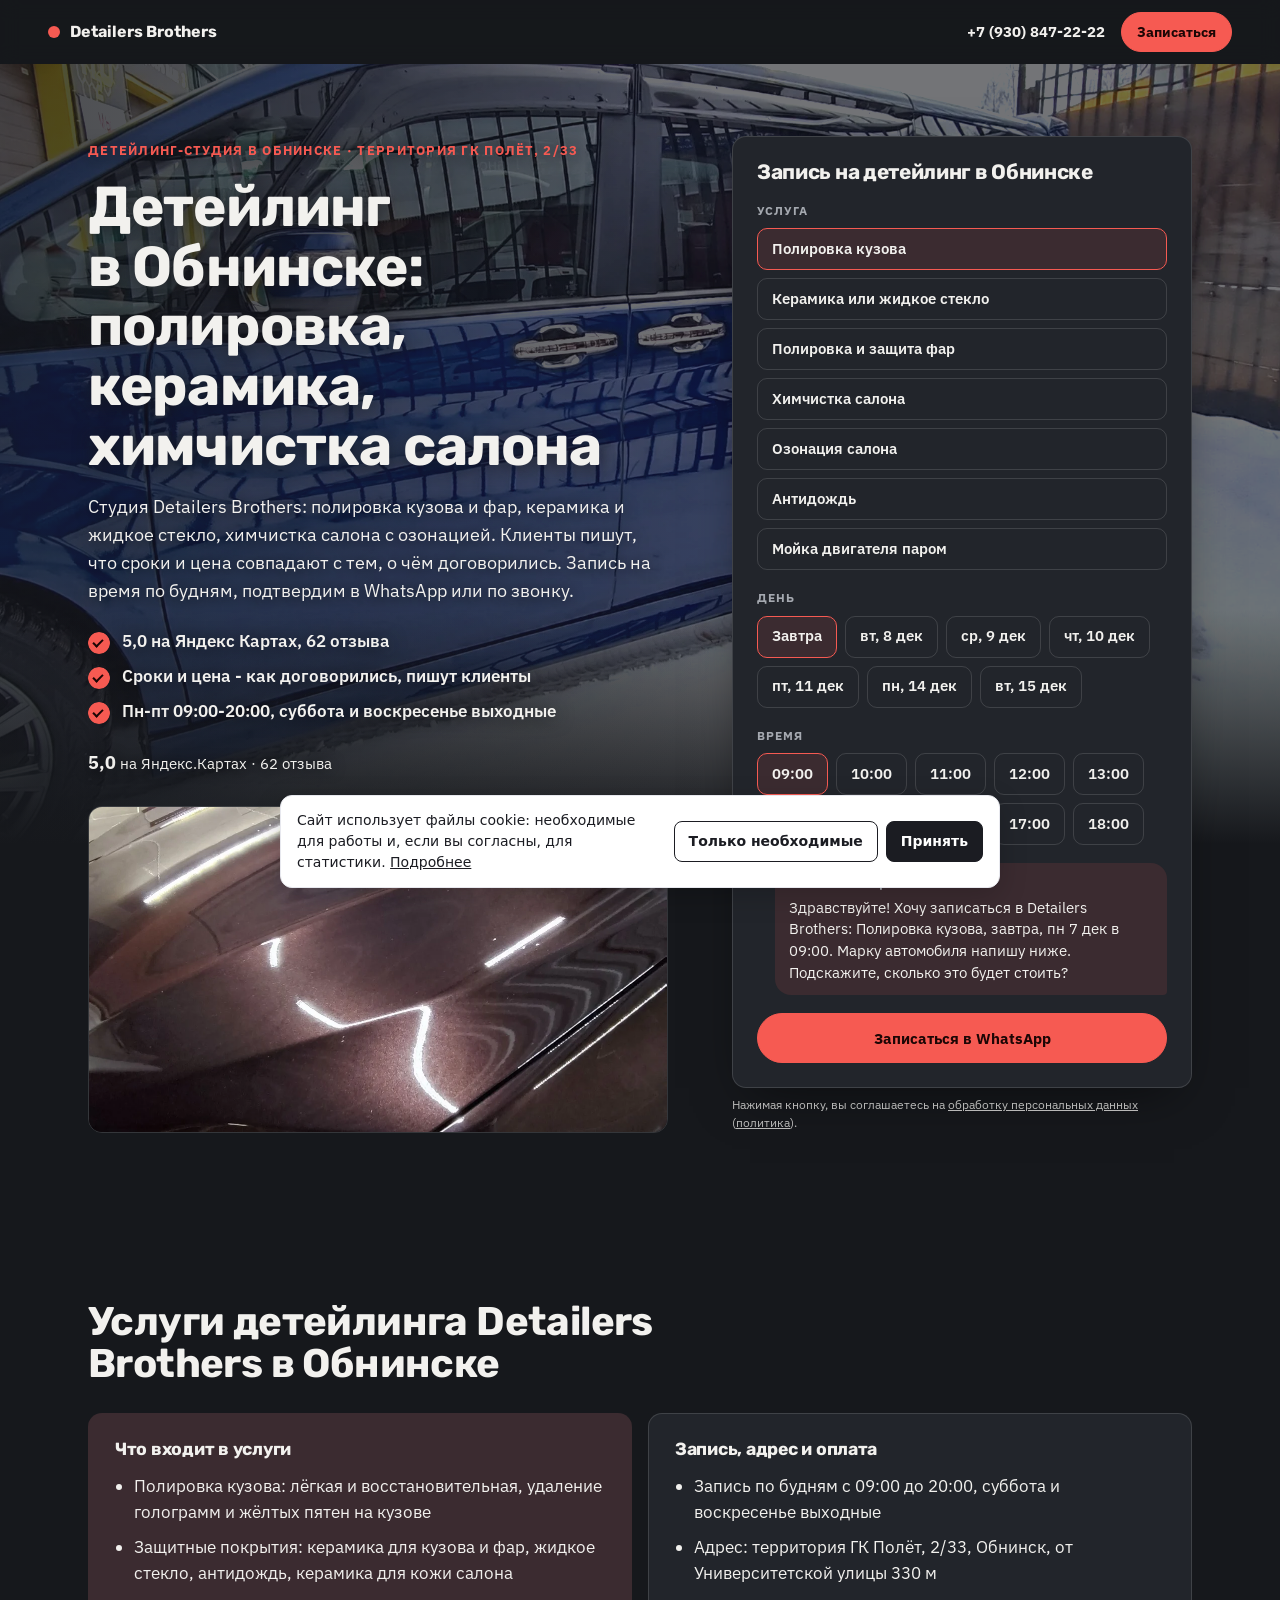
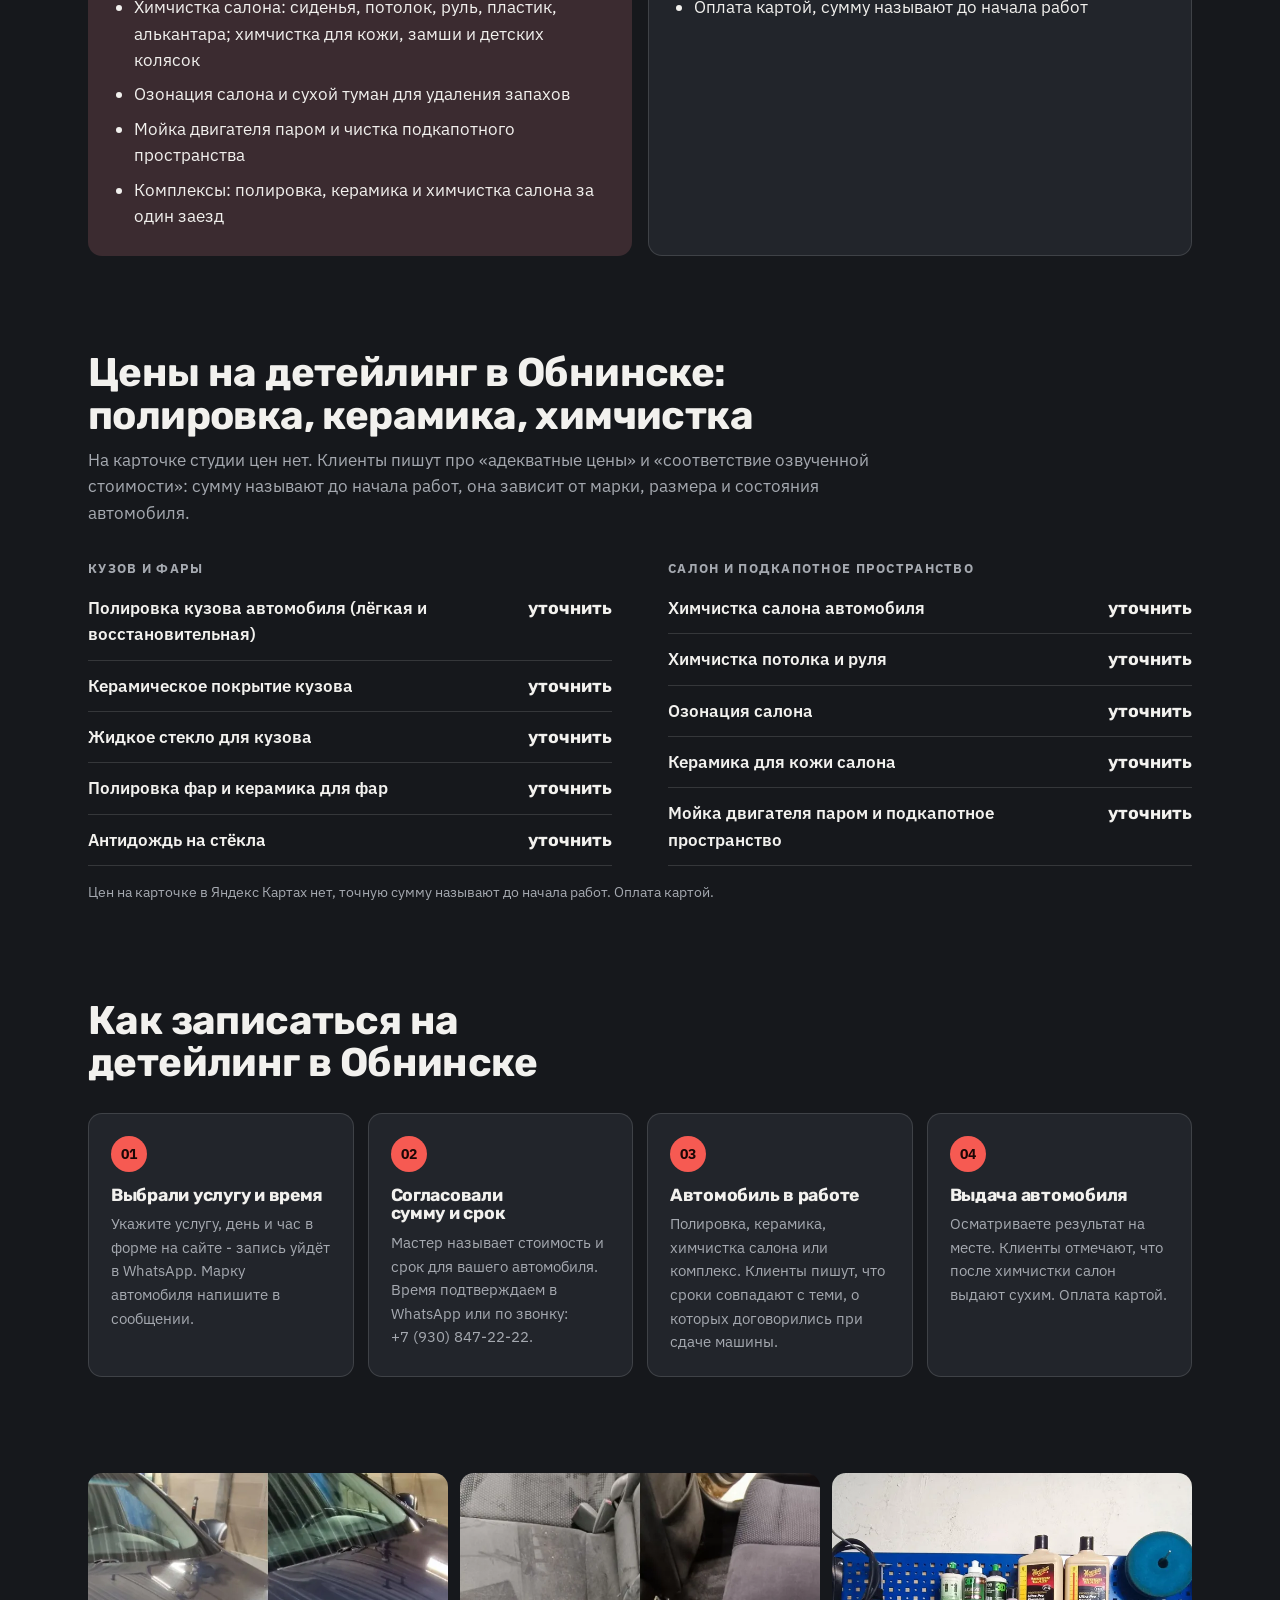
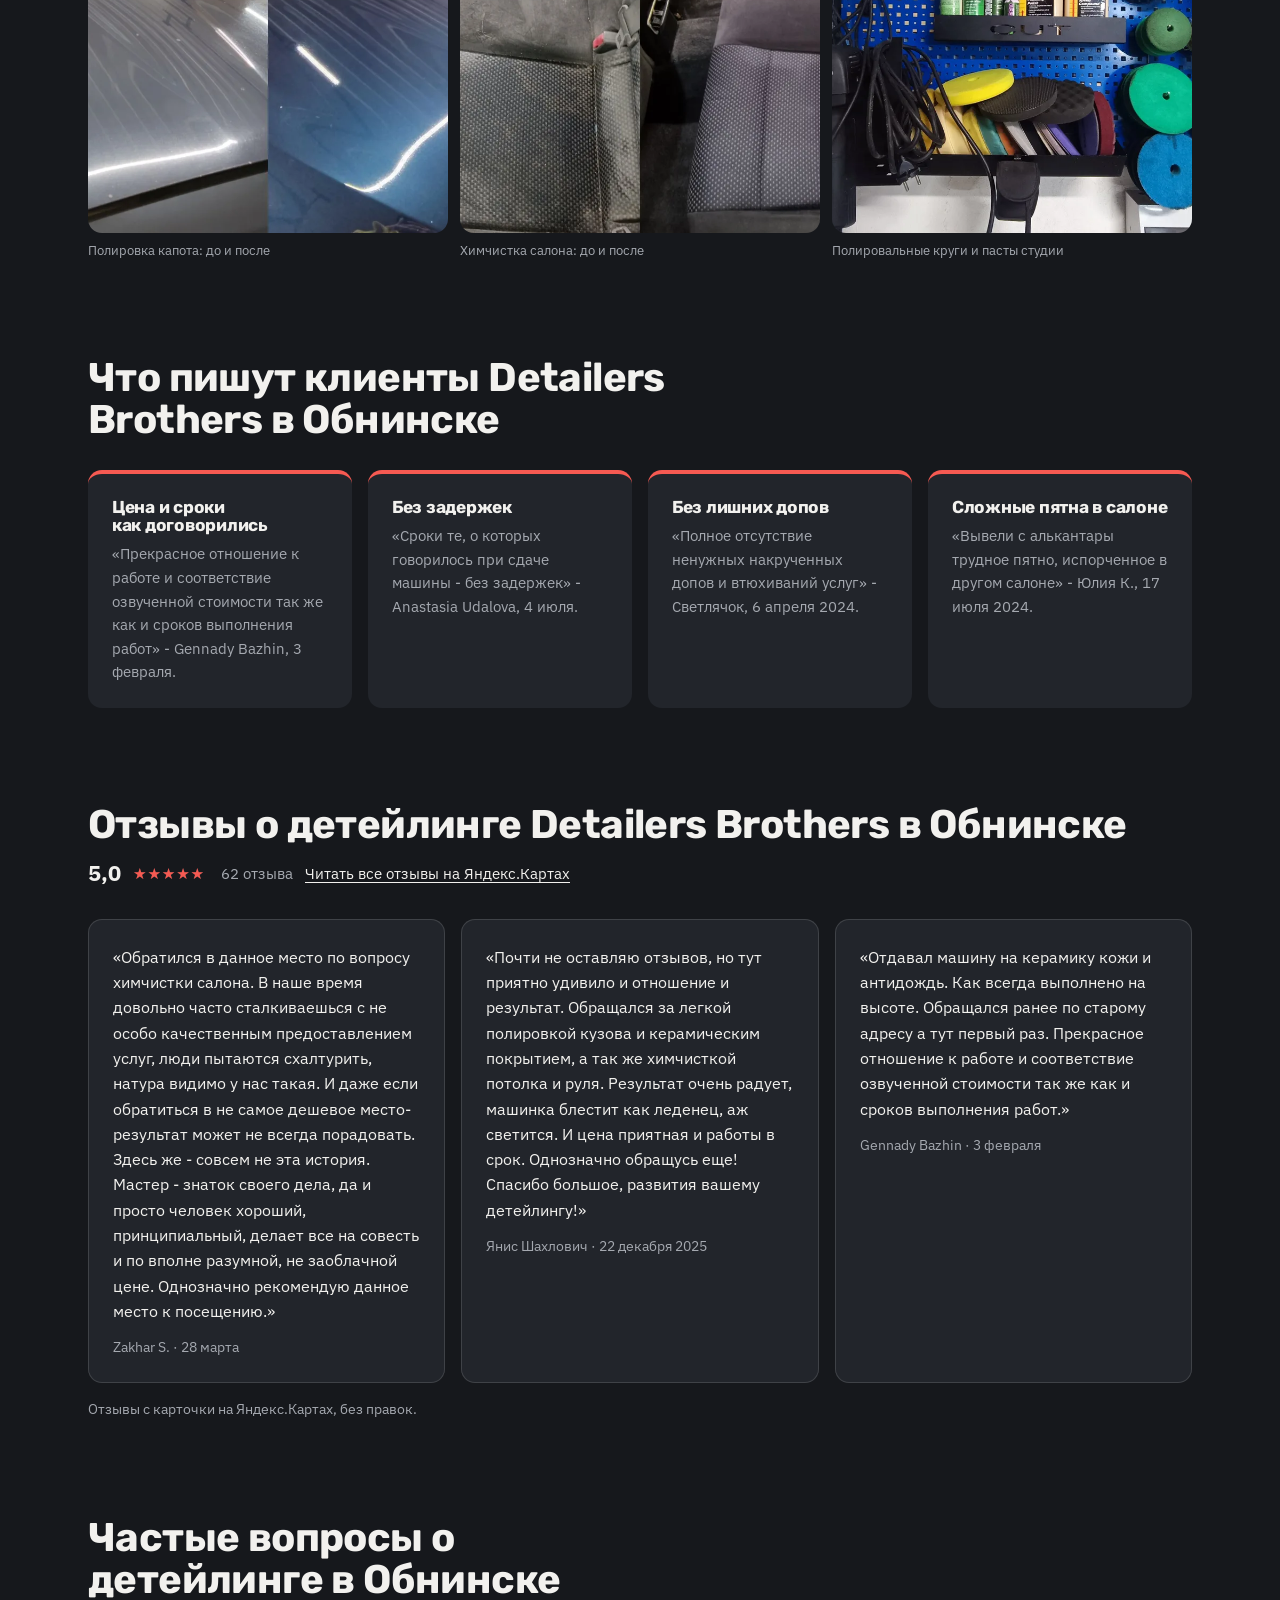
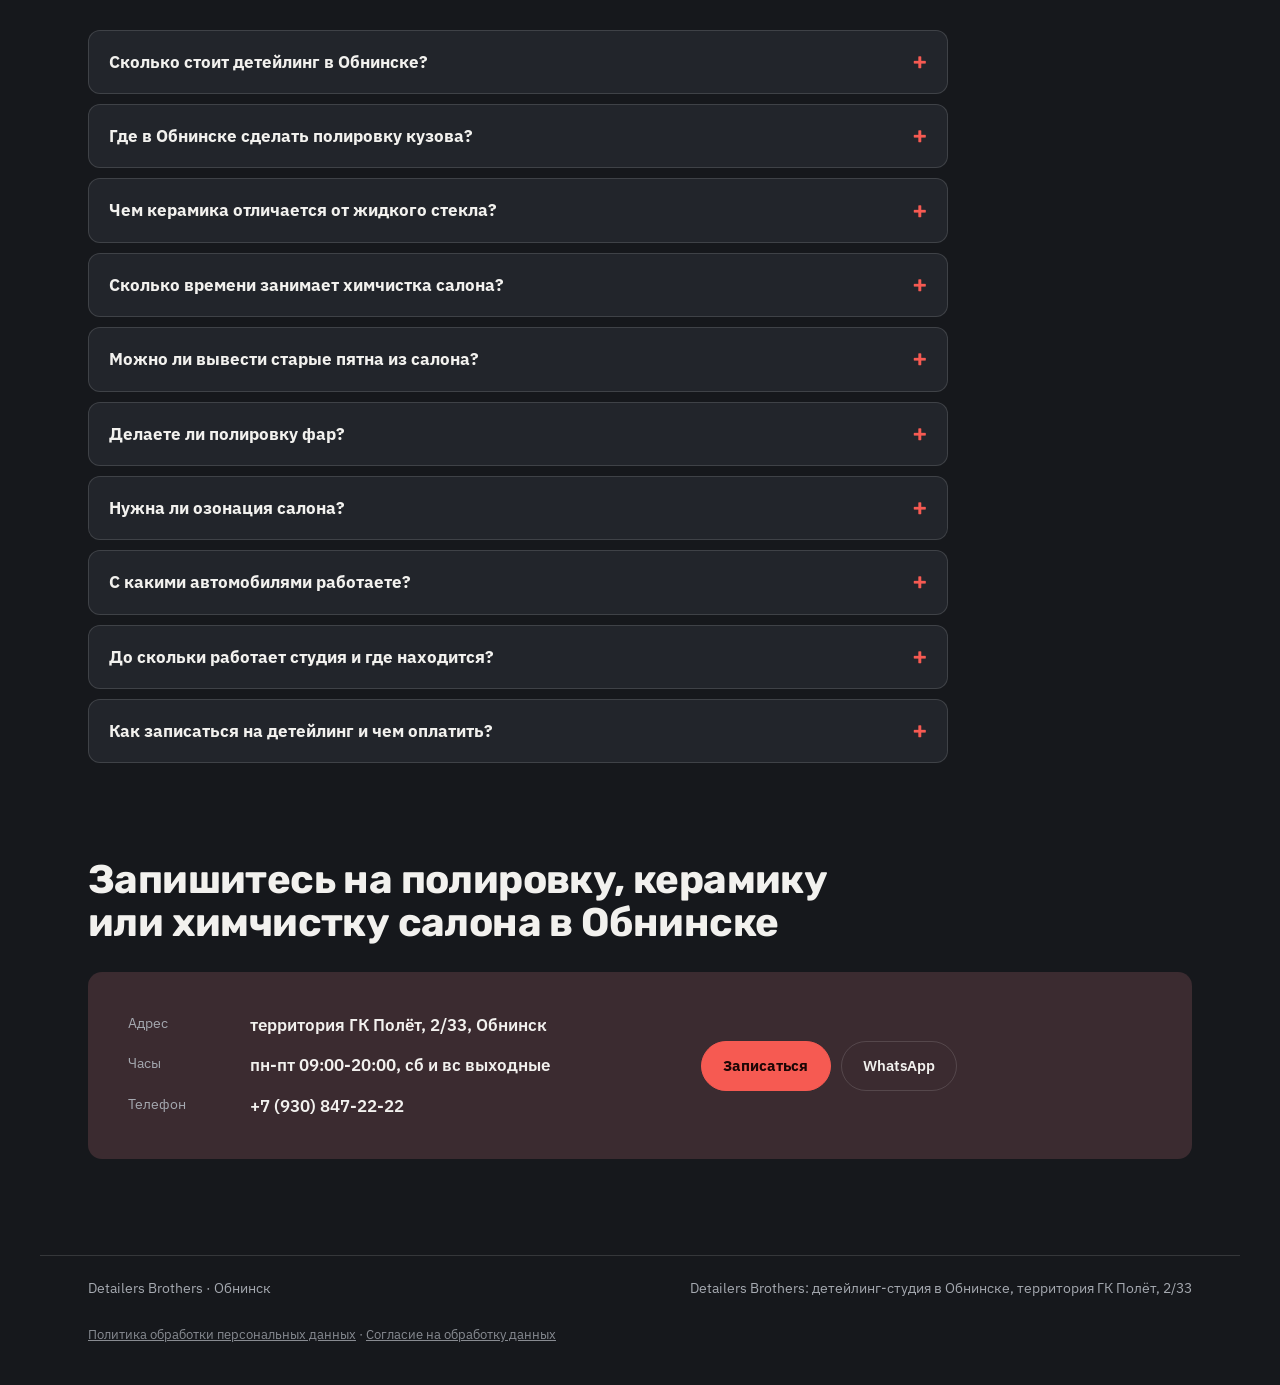
==== commit e1781b53: "Первый экран: светлое фото минивэна вместо тёмного капота, слабее затемнение, opacity .4" ====
--- a/index.html
+++ b/index.html
@@ -54,7 +54,7 @@
       <p class="s-lead">Студия Detailers Brothers: полировка кузова и фар, керамика и жидкое стекло, химчистка салона с озонацией. Клиенты пишут, что сроки и цена совпадают с тем, о чём договорились. Запись на время по будням, подтвердим в WhatsApp или по звонку.</p>
       <ul class="s-ticks"><li>5,0 на Яндекс Картах, 62 отзыва</li><li>Сроки и цена - как договорились, пишут клиенты</li><li><span class="nw">Пн-пт</span> 09:00-20:00, суббота и воскресенье выходные</li></ul>
       <p class="s-rating"><b>5,0</b> на Яндекс.Картах · 62 отзыва</p>
-      <figure class="s-hero__photo"><img class="" src="assets/fasad.webp" alt="Синий минивэн после полировки кузова в Detailers Brothers, Обнинск" loading="lazy" decoding="async" style="object-position:50% 50%"></figure>
+      <figure class="s-hero__photo"><img class="" src="assets/fasad.webp" alt="Капот тёмно-бордового автомобиля после полировки в боксе Detailers Brothers, Обнинск" loading="lazy" decoding="async" style="object-position:50% 50%"></figure>
     </div>
     <div class="s-hero__widget" id="widget"><form class="s-widget" data-s-booking data-days="7" data-closed="0,6" data-slots="09:00,10:00,11:00,12:00,13:00,14:00,15:00,16:00,17:00,18:00" data-message="Здравствуйте! Хочу записаться в Detailers Brothers: {услуга}, {день} в {время}. Марку автомобиля напишу ниже. Подскажите, сколько это будет стоить?" onsubmit="return false">
       <h2 class="s-widget__title">Запись на детейлинг в Обнинске</h2>
@@ -71,7 +71,7 @@
       <p class="s-send__note" data-s-copied hidden>Текст скопирован - вставьте его в чат.</p>
       
     </form><p class="ckn">Нажимая кнопку, вы соглашаетесь на <a href="soglasie.html">обработку персональных данных</a> (<a href="politika.html">политика</a>).</p></div>
-    <figure class="s-hero__bg" aria-hidden="true"><img class="" src="assets/hero.webp" alt="Капот тёмно-бордового автомобиля после полировки в светлом боксе Detailers Brothers" decoding="async" style="object-position:50% 50%" fetchpriority="high"></figure>
+    <figure class="s-hero__bg" aria-hidden="true"><img class="" src="assets/hero.webp" alt="Синий минивэн после полировки кузова на снегу, работа студии Detailers Brothers в Обнинске" decoding="async" style="object-position:50% 50%" fetchpriority="high"></figure>
   </section>
 
   <section class="s-section s-reveal">
--- a/style-prod.css
+++ b/style-prod.css
@@ -209,14 +209,14 @@
 .sr-only { position: absolute; width: 1px; height: 1px; margin: -1px; padding: 0; overflow: hidden; clip: rect(0 0 0 0); white-space: nowrap; border: 0; }
 /* первый экран: фото с прозрачностью .4 (дефолт шаблона .3), затемнение только под текстом слева и внизу */
 .s-hero__bg { height: min(94%, 780px); }
-.s-hero__bg img { opacity: .4; filter: saturate(1.05) brightness(1.05); object-position: 50% 50%; }
+.s-hero__bg img { opacity: .4; filter: saturate(1.05) brightness(1.25) contrast(1.05); object-position: 50% 50%; }
 .s-hero__bg::after { background:
-  linear-gradient(90deg, color-mix(in srgb, var(--c-canvas) 55%, transparent) 0%, color-mix(in srgb, var(--c-canvas) 36%, transparent) 30%, color-mix(in srgb, var(--c-canvas) 6%, transparent) 54%, transparent 66%),
+  linear-gradient(90deg, color-mix(in srgb, var(--c-canvas) 42%, transparent) 0%, color-mix(in srgb, var(--c-canvas) 24%, transparent) 30%, transparent 56%),
   linear-gradient(180deg, transparent 0%, transparent 70%, var(--c-canvas) 100%); }
 .s-hero__text .s-lead, .s-hero__text .s-rating { color: var(--c-ink); text-shadow: 0 1px 14px color-mix(in srgb, var(--c-canvas) 90%, transparent); }
 .s-hero__text h1, .s-hero__text .s-eyebrow, .s-hero__text .s-ticks { text-shadow: 0 2px 18px color-mix(in srgb, var(--c-canvas) 85%, transparent); }
 @media (max-width: 880px) {
   .s-hero__bg { height: 560px; }
   .s-hero__bg::after { background:
-    linear-gradient(180deg, color-mix(in srgb, var(--c-canvas) 62%, transparent) 0%, color-mix(in srgb, var(--c-canvas) 40%, transparent) 50%, var(--c-canvas) 100%); }
-}
+    linear-gradient(180deg, color-mix(in srgb, var(--c-canvas) 48%, transparent) 0%, color-mix(in srgb, var(--c-canvas) 28%, transparent) 50%, var(--c-canvas) 100%); }
+}
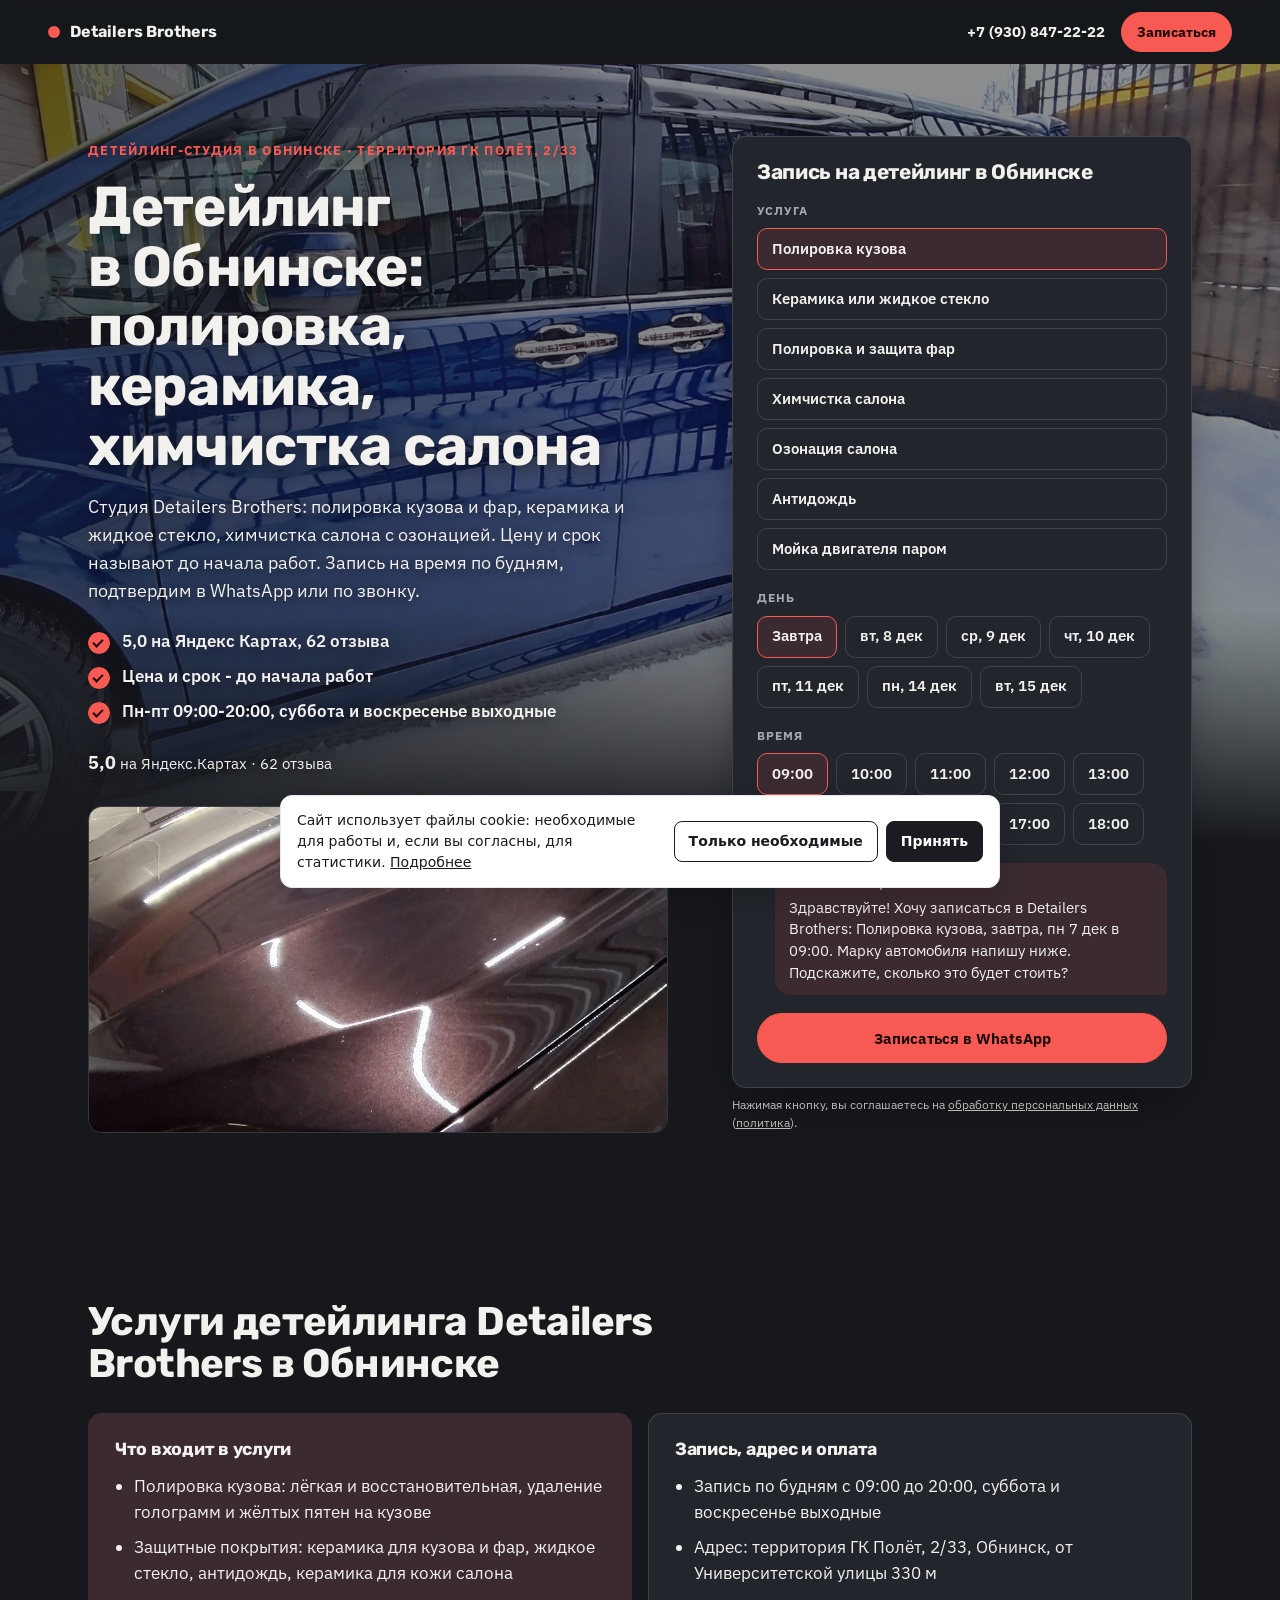
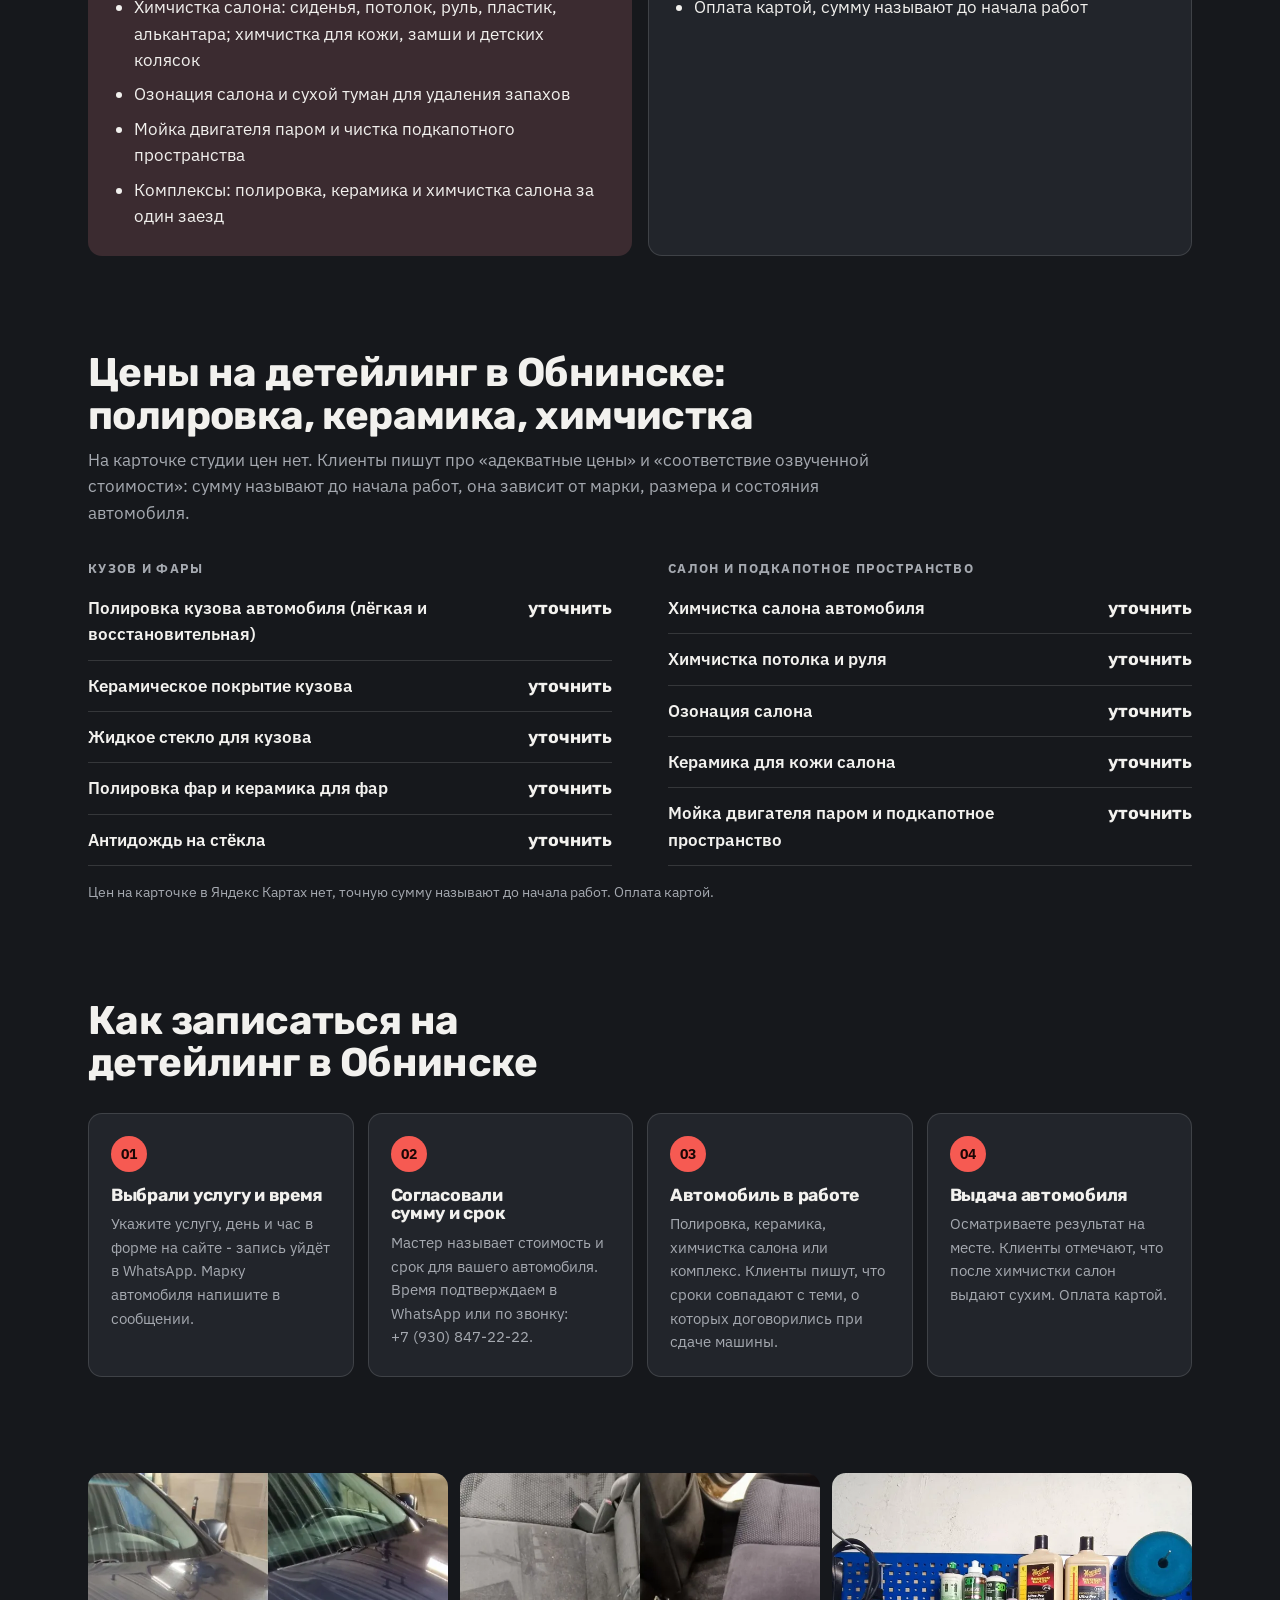
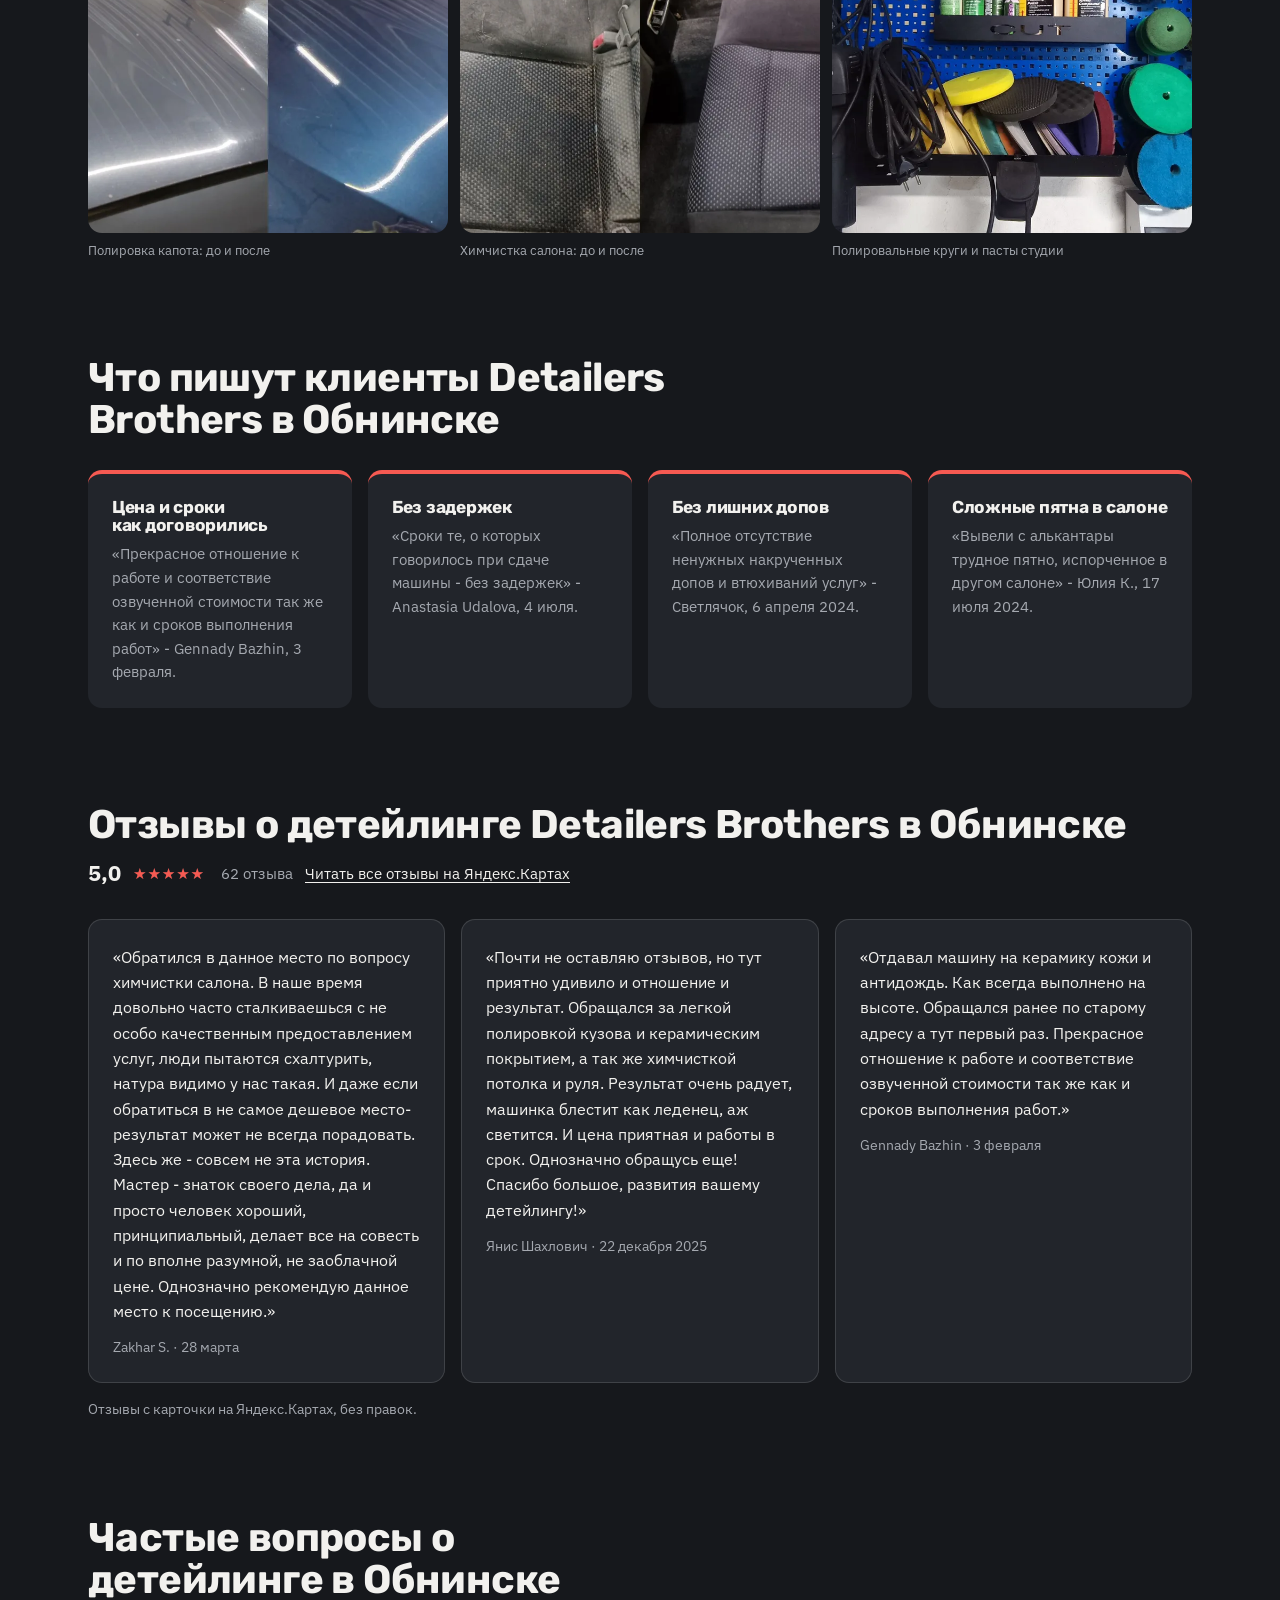
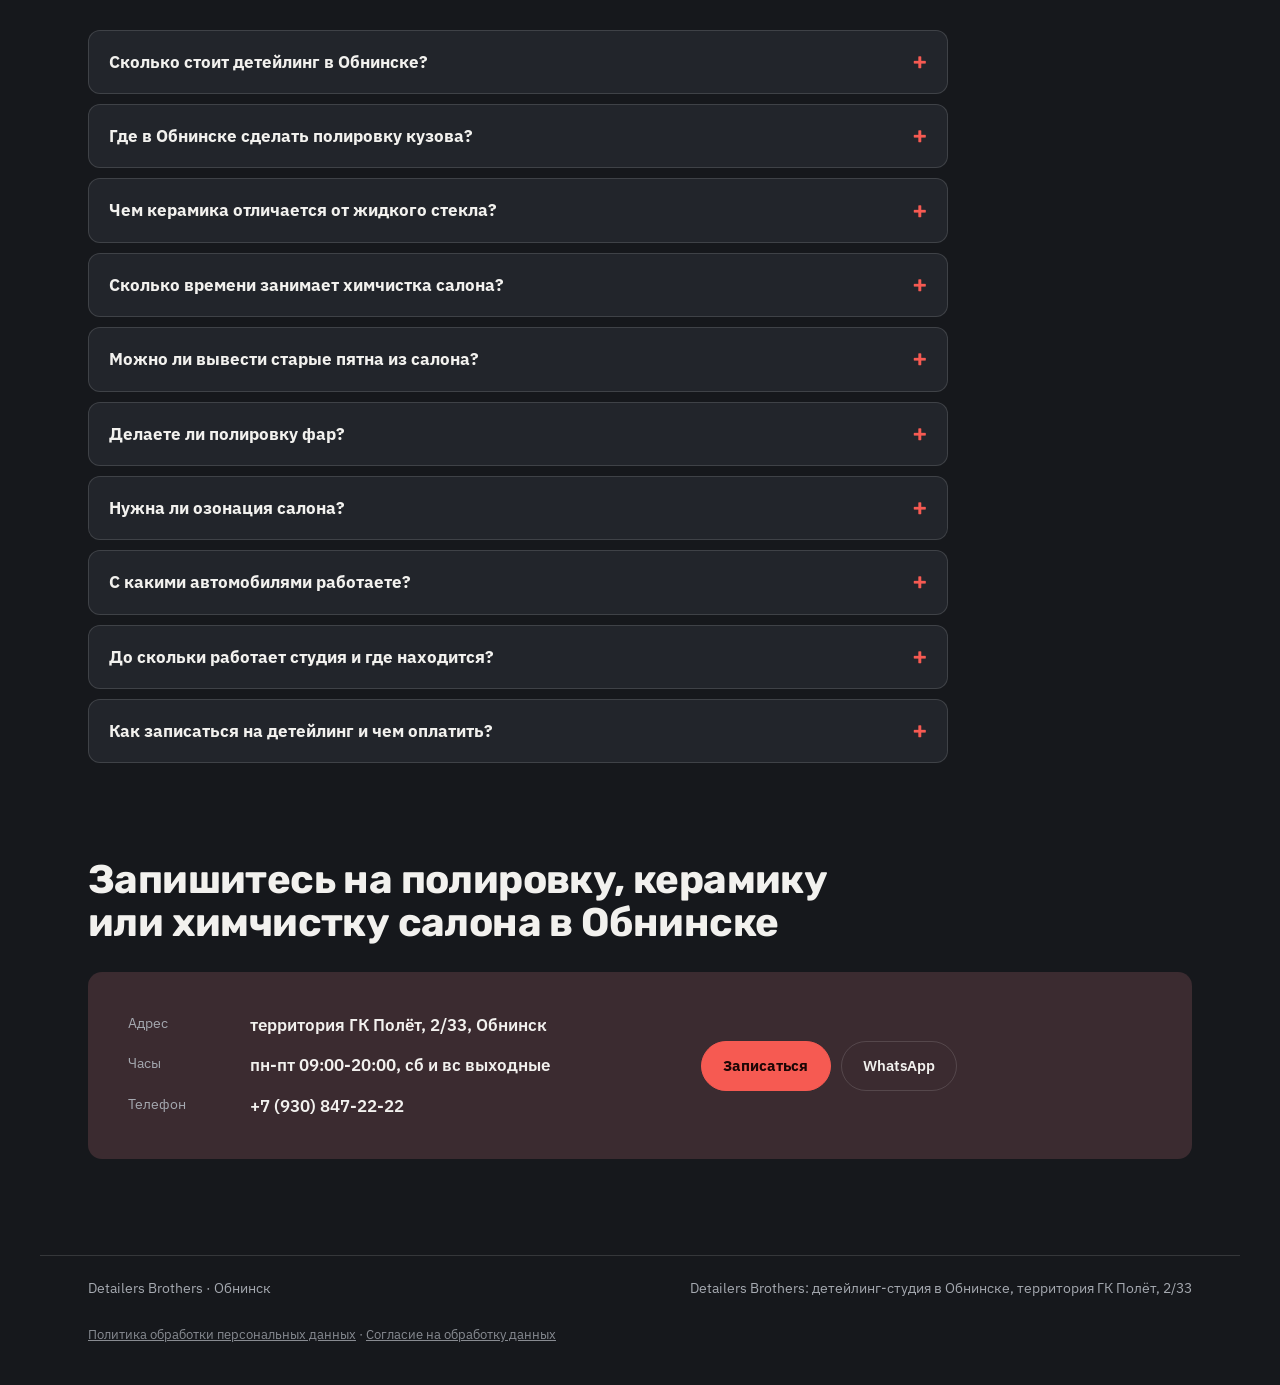
==== commit f9c5fd51: "Подзаголовок без «клиенты пишут»" ====
--- a/index.html
+++ b/index.html
@@ -51,8 +51,8 @@
     <div class="s-hero__text">
       <p class="s-eyebrow"><span class="nw">Детейлинг-студия</span> в Обнинске · территория ГК Полёт, 2/33</p>
       <h1>Детейлинг в Обнинске: полировка, керамика, химчистка салона</h1>
-      <p class="s-lead">Студия Detailers Brothers: полировка кузова и фар, керамика и жидкое стекло, химчистка салона с озонацией. Клиенты пишут, что сроки и цена совпадают с тем, о чём договорились. Запись на время по будням, подтвердим в WhatsApp или по звонку.</p>
-      <ul class="s-ticks"><li>5,0 на Яндекс Картах, 62 отзыва</li><li>Сроки и цена - как договорились, пишут клиенты</li><li><span class="nw">Пн-пт</span> 09:00-20:00, суббота и воскресенье выходные</li></ul>
+      <p class="s-lead">Студия Detailers Brothers: полировка кузова и фар, керамика и жидкое стекло, химчистка салона с озонацией. Цену и срок называют до начала работ. Запись на время по будням, подтвердим в WhatsApp или по звонку.</p>
+      <ul class="s-ticks"><li>5,0 на Яндекс Картах, 62 отзыва</li><li>Цена и срок - до начала работ</li><li><span class="nw">Пн-пт</span> 09:00-20:00, суббота и воскресенье выходные</li></ul>
       <p class="s-rating"><b>5,0</b> на Яндекс.Картах · 62 отзыва</p>
       <figure class="s-hero__photo"><img class="" src="assets/fasad.webp" alt="Капот тёмно-бордового автомобиля после полировки в боксе Detailers Brothers, Обнинск" loading="lazy" decoding="async" style="object-position:50% 50%"></figure>
     </div>
--- a/style-prod.css
+++ b/style-prod.css
@@ -207,9 +207,9 @@
 .nw { white-space: nowrap; }
 html, body { overflow-x: clip; }
 .sr-only { position: absolute; width: 1px; height: 1px; margin: -1px; padding: 0; overflow: hidden; clip: rect(0 0 0 0); white-space: nowrap; border: 0; }
-/* первый экран: фото с прозрачностью .4 (дефолт шаблона .3), затемнение только под текстом слева и внизу */
+/* первый экран: фото с прозрачностью .5 (дефолт шаблона .3), затемнение только под текстом слева и внизу */
 .s-hero__bg { height: min(94%, 780px); }
-.s-hero__bg img { opacity: .4; filter: saturate(1.05) brightness(1.25) contrast(1.05); object-position: 50% 50%; }
+.s-hero__bg img { opacity: .5; filter: saturate(1.05) brightness(1.25) contrast(1.05); object-position: 50% 50%; }
 .s-hero__bg::after { background:
   linear-gradient(90deg, color-mix(in srgb, var(--c-canvas) 42%, transparent) 0%, color-mix(in srgb, var(--c-canvas) 24%, transparent) 30%, transparent 56%),
   linear-gradient(180deg, transparent 0%, transparent 70%, var(--c-canvas) 100%); }
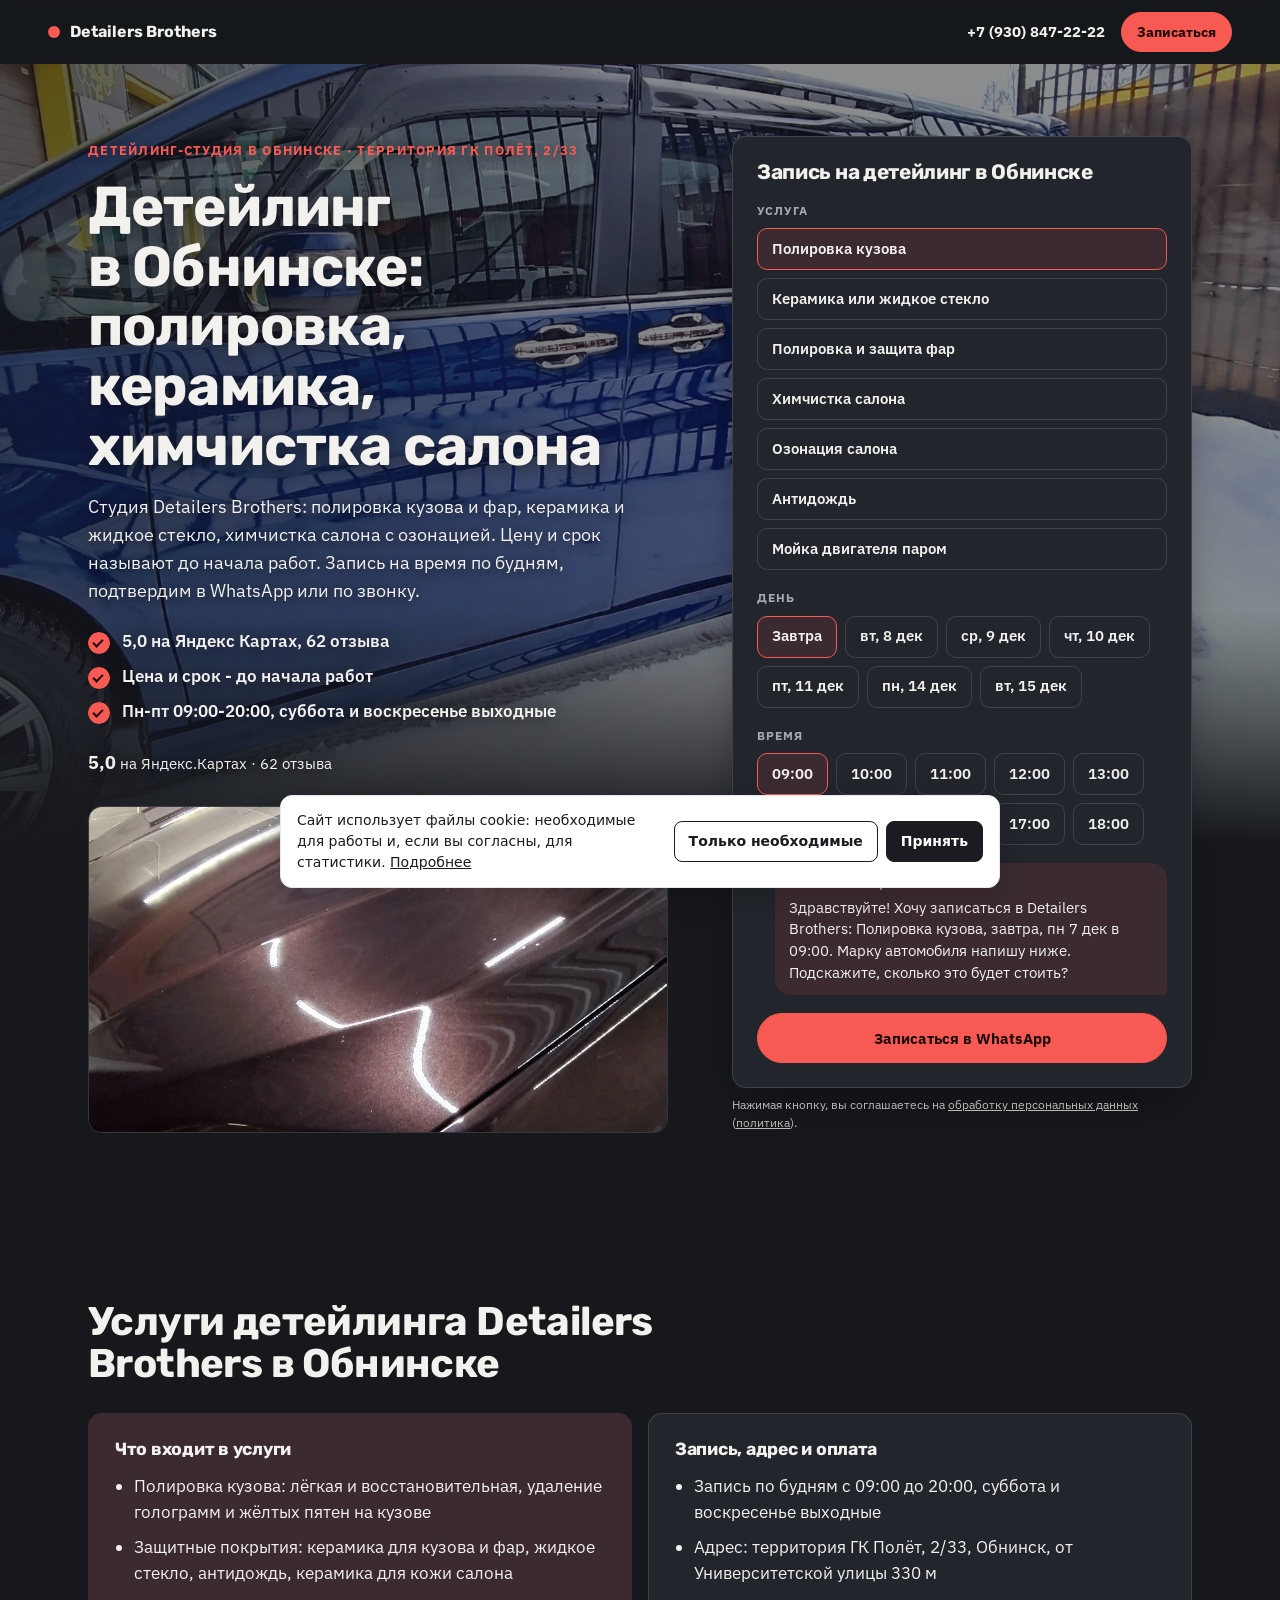
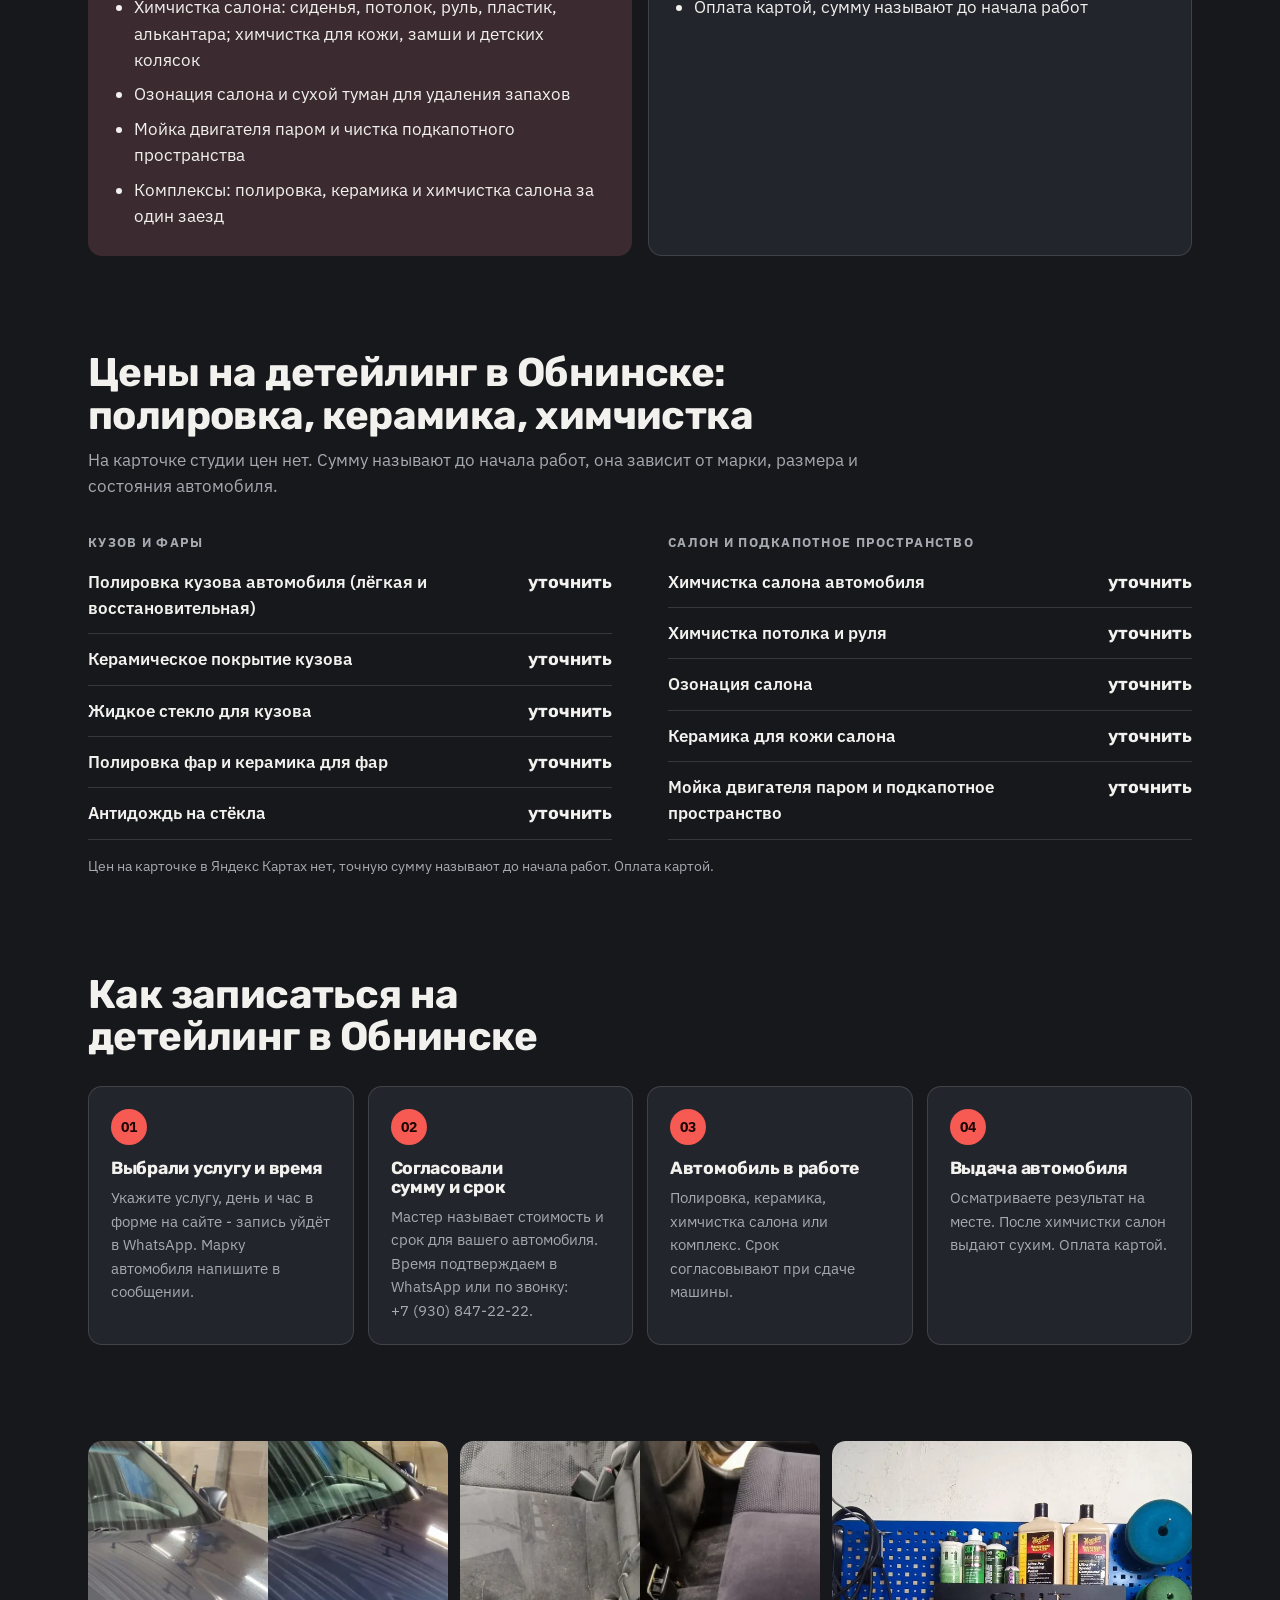
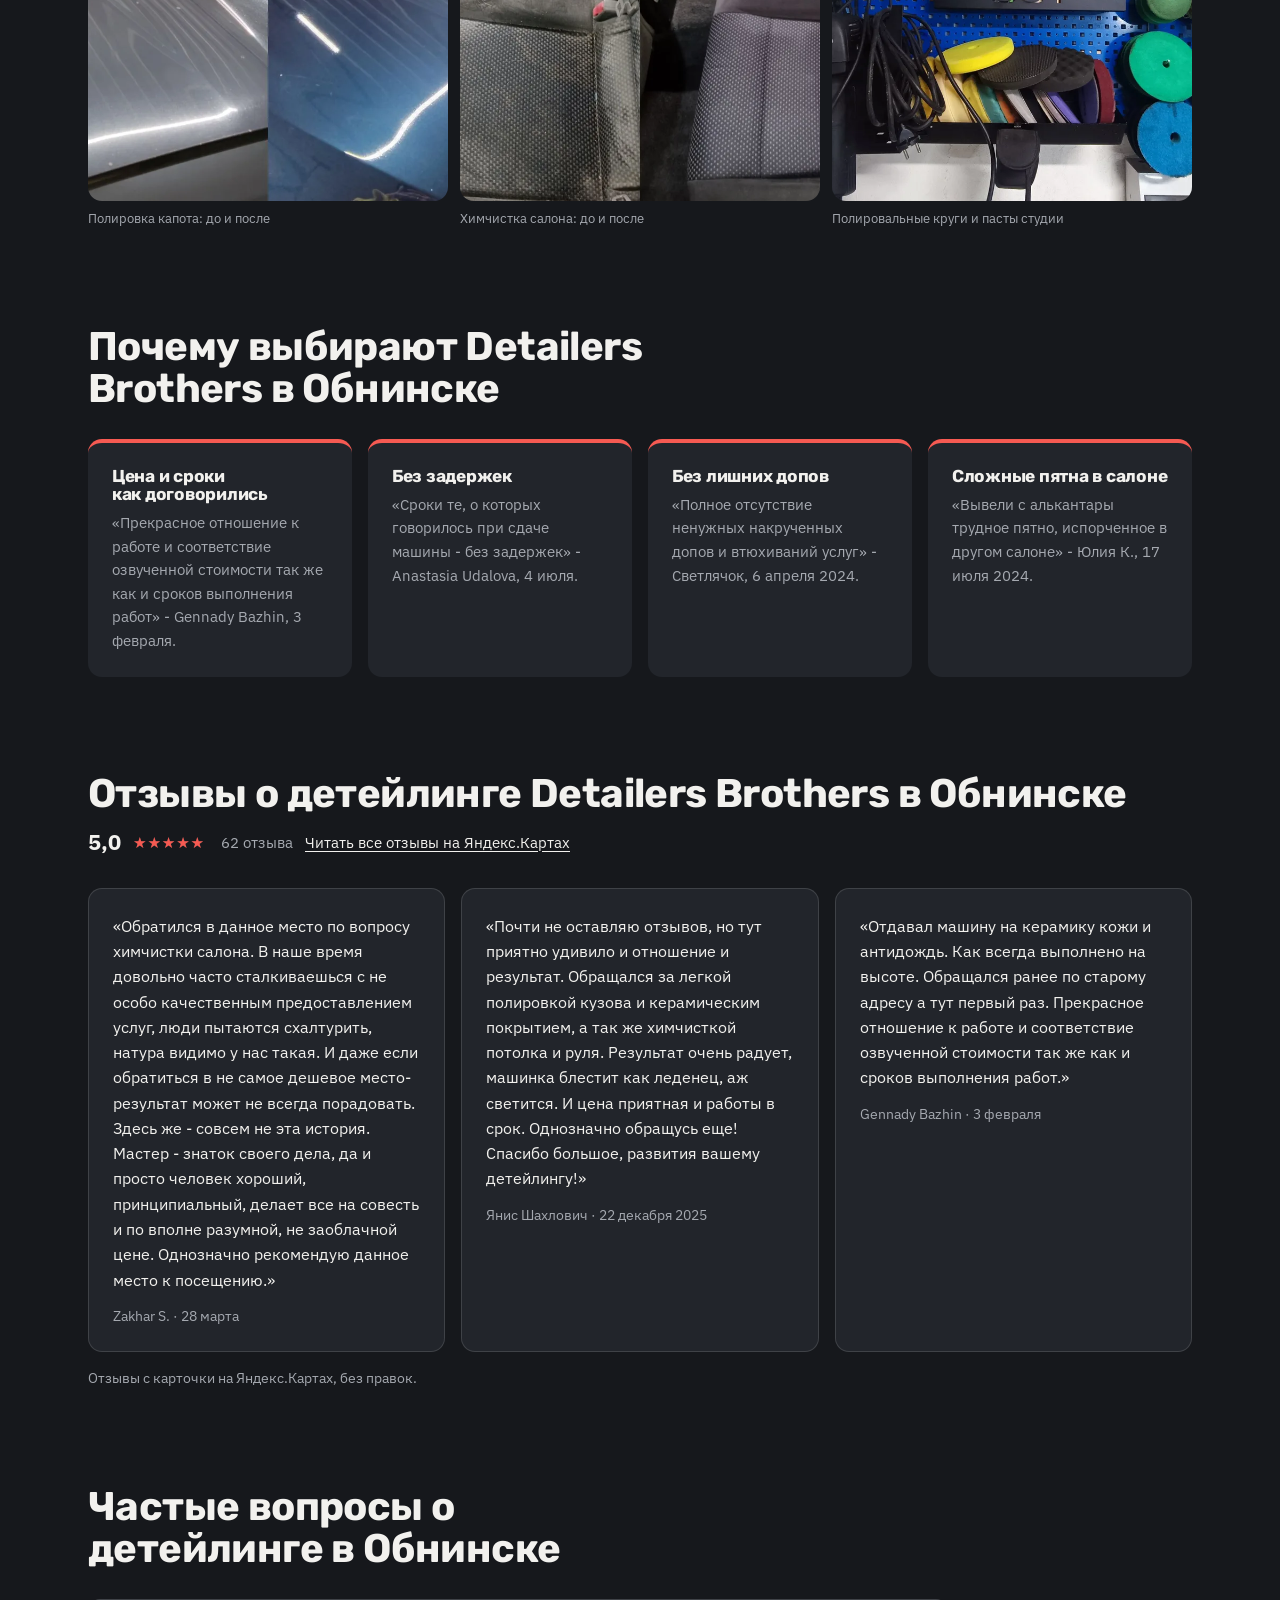
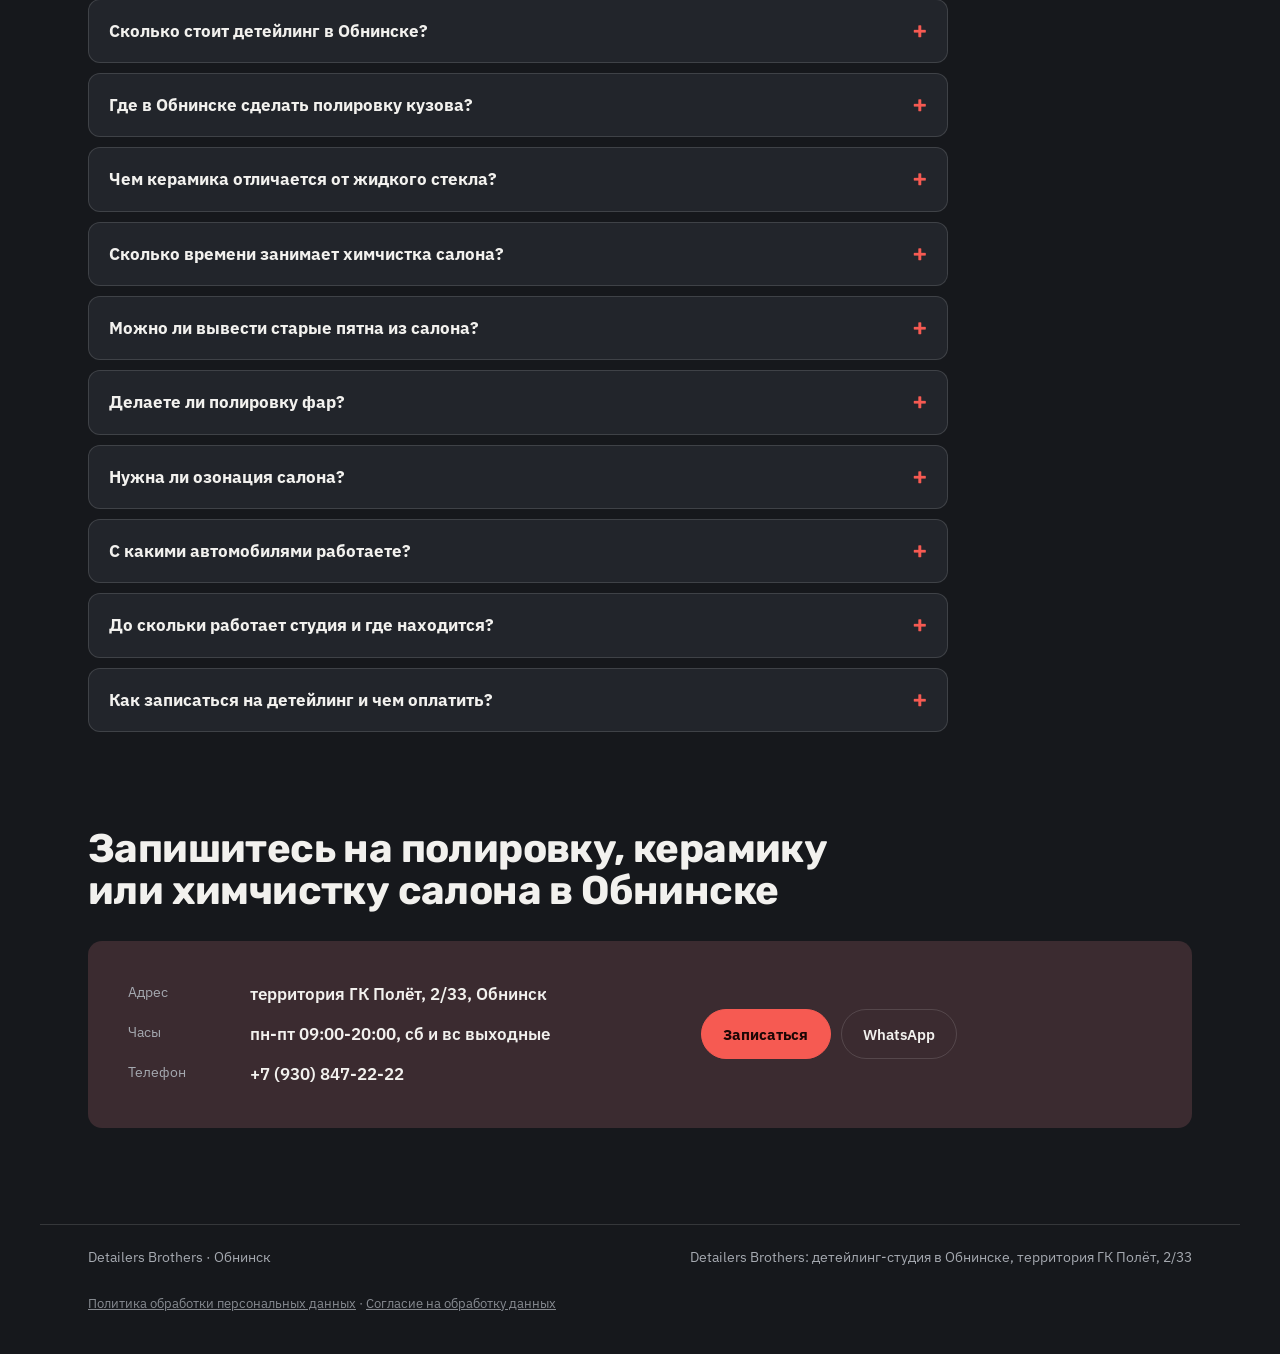
==== commit e5677652: "Убрано «клиенты пишут» из всех текстов" ====
--- a/index.html
+++ b/index.html
@@ -23,7 +23,7 @@
 :root { --c-canvas: #16181c; --c-surface: #22252b; --c-ink: #f2f1ee; --c-ink-soft: #a5a9b0; --c-accent: #f65a52; --c-accent-ink: #1c0605; --c-accent-deep: #f65a52; --f-display: "Rubik", "Arial", system-ui, sans-serif; --f-text: "IBM Plex Sans", "Segoe UI", system-ui, sans-serif; --h1k: 1; }
 </style>
 <link rel="stylesheet" href="style-prod.css">
-<script type="application/ld+json">[{"@context":"https://schema.org","@type":"AutoRepair","name":"Detailers Brothers","alternateName":"Detailers_brothers","description":"Детейлинг-студия в Обнинске: полировка кузова и фар, керамика, жидкое стекло, химчистка салона, озонация, мойка двигателя паром.","url":"https://ajax55sv-cell.github.io/detailers-brothers-obninsk/","image":"https://ajax55sv-cell.github.io/detailers-brothers-obninsk/assets/og.jpg","telephone":"+79308472222","openingHoursSpecification":[{"@type":"OpeningHoursSpecification","dayOfWeek":["Monday","Tuesday","Wednesday","Thursday","Friday"],"opens":"09:00","closes":"20:00"}],"address":{"@type":"PostalAddress","streetAddress":"территория ГК Полёт, 2/33","addressLocality":"Обнинск","addressRegion":"Калужская область","addressCountry":"RU"},"aggregateRating":{"@type":"AggregateRating","ratingValue":"5.0","ratingCount":"86","reviewCount":"62"},"paymentAccepted":"Банковская карта","hasOfferCatalog":{"@type":"OfferCatalog","name":"Услуги детейлинга","itemListElement":[{"@type":"Offer","itemOffered":{"@type":"Service","name":"Полировка кузова автомобиля"}},{"@type":"Offer","itemOffered":{"@type":"Service","name":"Керамическое покрытие кузова"}},{"@type":"Offer","itemOffered":{"@type":"Service","name":"Жидкое стекло для кузова"}},{"@type":"Offer","itemOffered":{"@type":"Service","name":"Полировка и керамика фар"}},{"@type":"Offer","itemOffered":{"@type":"Service","name":"Химчистка салона автомобиля"}},{"@type":"Offer","itemOffered":{"@type":"Service","name":"Озонация салона"}},{"@type":"Offer","itemOffered":{"@type":"Service","name":"Антидождь"}},{"@type":"Offer","itemOffered":{"@type":"Service","name":"Мойка двигателя паром"}}]},"sameAs":["https://yandex.ru/maps/org/detailers_brothers/95760006753/"]},{"@context":"https://schema.org","@type":"FAQPage","mainEntity":[{"@type":"Question","name":"Сколько стоит детейлинг в Обнинске?","acceptedAnswer":{"@type":"Answer","text":"На карточке Detailers Brothers в Яндекс Картах цен нет. Клиенты пишут про адекватные цены и про соответствие озвученной стоимости. Сумма зависит от марки, размера и состояния автомобиля, её называют до начала работ."}},{"@type":"Question","name":"Где в Обнинске сделать полировку кузова?","acceptedAnswer":{"@type":"Answer","text":"В студии Detailers Brothers на территории ГК Полёт, 2/33. Здесь делают лёгкую и восстановительную полировку, убирают голограммы и жёлтые пятна на кузове. Запись по будням с 09:00 до 20:00."}},{"@type":"Question","name":"Чем керамика отличается от жидкого стекла?","acceptedAnswer":{"@type":"Answer","text":"И то и другое - защитные покрытия кузова. Клиенты студии упоминают оба. Какое покрытие подойдёт вашему автомобилю по цене и стойкости, подскажут при осмотре, после полировки кузова."}},{"@type":"Question","name":"Сколько времени занимает химчистка салона?","acceptedAnswer":{"@type":"Answer","text":"Клиенты пишут, что химчистку салона делают быстро и выдают автомобиль с сухим салоном. Точный срок зависит от состояния салона и набора услуг, его называют при записи."}},{"@type":"Question","name":"Можно ли вывести старые пятна из салона?","acceptedAnswer":{"@type":"Answer","text":"Клиенты пишут про старое трудновыводимое пятно на сиденье, пятно на алькантаре и салон, который был в цементной смеси: пятна вывели, салон привели в порядок. Что получится в вашем случае, скажут после осмотра."}},{"@type":"Question","name":"Делаете ли полировку фар?","acceptedAnswer":{"@type":"Answer","text":"Да. Клиенты пишут про полировку фар и керамическое покрытие фар, а также про удаление жёлтых пятен на кузове. Фары полируют отдельно или вместе с кузовом."}},{"@type":"Question","name":"Нужна ли озонация салона?","acceptedAnswer":{"@type":"Answer","text":"Озонация убирает запахи, но не заменяет химчистку, если в салоне есть источник загрязнения. Клиенты студии делали озонацию вместе с химчисткой. Нужна ли она вам, подскажут при записи."}},{"@type":"Question","name":"С какими автомобилями работаете?","acceptedAnswer":{"@type":"Answer","text":"В отзывах клиенты упоминают Kia Sorento Prime, Subaru, Toyota RAV4, Land Cruiser и Mitsubishi Lancer. Для вашей марки время и стоимость назовут при записи."}},{"@type":"Question","name":"До скольки работает студия и где находится?","acceptedAnswer":{"@type":"Answer","text":"Студия работает с понедельника по пятницу с 09:00 до 20:00, суббота и воскресенье выходные. Адрес: территория ГК Полёт, 2/33, Обнинск, в 330 м от Университетской улицы."}},{"@type":"Question","name":"Как записаться на детейлинг и чем оплатить?","acceptedAnswer":{"@type":"Answer","text":"Выберите услугу, день и время в форме на сайте - запись откроется в WhatsApp. Можно позвонить: +7 (930) 847-22-22. Оплата картой."}}]}]</script>
+<script type="application/ld+json">[{"@context":"https://schema.org","@type":"AutoRepair","name":"Detailers Brothers","alternateName":"Detailers_brothers","description":"Детейлинг-студия в Обнинске: полировка кузова и фар, керамика, жидкое стекло, химчистка салона, озонация, мойка двигателя паром.","url":"https://ajax55sv-cell.github.io/detailers-brothers-obninsk/","image":"https://ajax55sv-cell.github.io/detailers-brothers-obninsk/assets/og.jpg","telephone":"+79308472222","openingHoursSpecification":[{"@type":"OpeningHoursSpecification","dayOfWeek":["Monday","Tuesday","Wednesday","Thursday","Friday"],"opens":"09:00","closes":"20:00"}],"address":{"@type":"PostalAddress","streetAddress":"территория ГК Полёт, 2/33","addressLocality":"Обнинск","addressRegion":"Калужская область","addressCountry":"RU"},"aggregateRating":{"@type":"AggregateRating","ratingValue":"5.0","ratingCount":"86","reviewCount":"62"},"paymentAccepted":"Банковская карта","hasOfferCatalog":{"@type":"OfferCatalog","name":"Услуги детейлинга","itemListElement":[{"@type":"Offer","itemOffered":{"@type":"Service","name":"Полировка кузова автомобиля"}},{"@type":"Offer","itemOffered":{"@type":"Service","name":"Керамическое покрытие кузова"}},{"@type":"Offer","itemOffered":{"@type":"Service","name":"Жидкое стекло для кузова"}},{"@type":"Offer","itemOffered":{"@type":"Service","name":"Полировка и керамика фар"}},{"@type":"Offer","itemOffered":{"@type":"Service","name":"Химчистка салона автомобиля"}},{"@type":"Offer","itemOffered":{"@type":"Service","name":"Озонация салона"}},{"@type":"Offer","itemOffered":{"@type":"Service","name":"Антидождь"}},{"@type":"Offer","itemOffered":{"@type":"Service","name":"Мойка двигателя паром"}}]},"sameAs":["https://yandex.ru/maps/org/detailers_brothers/95760006753/"]},{"@context":"https://schema.org","@type":"FAQPage","mainEntity":[{"@type":"Question","name":"Сколько стоит детейлинг в Обнинске?","acceptedAnswer":{"@type":"Answer","text":"На карточке Detailers Brothers в Яндекс Картах цен нет. Сумма зависит от марки, размера и состояния автомобиля, её называют до начала работ."}},{"@type":"Question","name":"Где в Обнинске сделать полировку кузова?","acceptedAnswer":{"@type":"Answer","text":"В студии Detailers Brothers на территории ГК Полёт, 2/33. Здесь делают лёгкую и восстановительную полировку, убирают голограммы и жёлтые пятна на кузове. Запись по будням с 09:00 до 20:00."}},{"@type":"Question","name":"Чем керамика отличается от жидкого стекла?","acceptedAnswer":{"@type":"Answer","text":"И то и другое - защитные покрытия кузова. В студии наносят и керамику, и жидкое стекло. Какое покрытие подойдёт вашему автомобилю по цене и стойкости, подскажут при осмотре, после полировки кузова."}},{"@type":"Question","name":"Сколько времени занимает химчистка салона?","acceptedAnswer":{"@type":"Answer","text":"Химчистку салона делают быстро, автомобиль выдают с сухим салоном. Точный срок зависит от состояния салона и набора услуг, его называют при записи."}},{"@type":"Question","name":"Можно ли вывести старые пятна из салона?","acceptedAnswer":{"@type":"Answer","text":"Да, в студии выводят старые трудные пятна: на сиденьях, на алькантаре, следы цементной смеси в салоне. Что получится в вашем случае, скажут после осмотра."}},{"@type":"Question","name":"Делаете ли полировку фар?","acceptedAnswer":{"@type":"Answer","text":"Да. В студии полируют фары и наносят на них керамическое покрытие, а также убирают жёлтые пятна на кузове. Фары полируют отдельно или вместе с кузовом."}},{"@type":"Question","name":"Нужна ли озонация салона?","acceptedAnswer":{"@type":"Answer","text":"Озонация убирает запахи, но не заменяет химчистку, если в салоне есть источник загрязнения. В студии озонацию делают вместе с химчисткой. Нужна ли она вам, подскажут при записи."}},{"@type":"Question","name":"С какими автомобилями работаете?","acceptedAnswer":{"@type":"Answer","text":"Среди автомобилей, которые обслуживали в студии: Kia Sorento Prime, Subaru, Toyota RAV4, Land Cruiser и Mitsubishi Lancer. Для вашей марки время и стоимость назовут при записи."}},{"@type":"Question","name":"До скольки работает студия и где находится?","acceptedAnswer":{"@type":"Answer","text":"Студия работает с понедельника по пятницу с 09:00 до 20:00, суббота и воскресенье выходные. Адрес: территория ГК Полёт, 2/33, Обнинск, в 330 м от Университетской улицы."}},{"@type":"Question","name":"Как записаться на детейлинг и чем оплатить?","acceptedAnswer":{"@type":"Answer","text":"Выберите услугу, день и время в форме на сайте - запись откроется в WhatsApp. Можно позвонить: +7 (930) 847-22-22. Оплата картой."}}]}]</script>
 <style>
 /* legal-add */
 .legal-links{margin-top:10px;font-size:13px;opacity:.8;hyphens:none}
@@ -83,7 +83,7 @@
   </section>
 
   <section class="s-section s-reveal" id="prices">
-    <header class="s-section__head"><h2>Цены на детейлинг в Обнинске: полировка, керамика, химчистка</h2><p>На карточке студии цен нет. Клиенты пишут про «адекватные цены» и «соответствие озвученной стоимости»: сумму называют до начала работ, она зависит от марки, размера и состояния автомобиля.</p></header>
+    <header class="s-section__head"><h2>Цены на детейлинг в Обнинске: полировка, керамика, химчистка</h2><p>На карточке студии цен нет. Сумму называют до начала работ, она зависит от марки, размера и состояния автомобиля.</p></header>
     <div class="s-board"><div class="s-board__group">
       <h3 class="s-board__title">Кузов и фары</h3>
       <ul class="s-board__list">
@@ -112,15 +112,15 @@
     <ol class="s-steps">
       <li class="s-steps__item"><span class="s-steps__n">01</span><h3>Выбрали услугу и время</h3><p>Укажите услугу, день и час в форме на сайте - запись уйдёт в WhatsApp. Марку автомобиля напишите в сообщении.</p></li>
       <li class="s-steps__item"><span class="s-steps__n">02</span><h3>Согласовали сумму и срок</h3><p>Мастер называет стоимость и срок для вашего автомобиля. Время подтверждаем в WhatsApp или по звонку: +7 (930) 847-22-22.</p></li>
-      <li class="s-steps__item"><span class="s-steps__n">03</span><h3>Автомобиль в работе</h3><p>Полировка, керамика, химчистка салона или комплекс. Клиенты пишут, что сроки совпадают с теми, о которых договорились при сдаче машины.</p></li>
-      <li class="s-steps__item"><span class="s-steps__n">04</span><h3>Выдача автомобиля</h3><p>Осматриваете результат на месте. Клиенты отмечают, что после химчистки салон выдают сухим. Оплата картой.</p></li>
+      <li class="s-steps__item"><span class="s-steps__n">03</span><h3>Автомобиль в работе</h3><p>Полировка, керамика, химчистка салона или комплекс. Срок согласовывают при сдаче машины.</p></li>
+      <li class="s-steps__item"><span class="s-steps__n">04</span><h3>Выдача автомобиля</h3><p>Осматриваете результат на месте. После химчистки салон выдают сухим. Оплата картой.</p></li>
     </ol>
   </section>
 
   <section class="s-photos s-reveal" aria-label="Фото работ Detailers Brothers: полировка, химчистка салона, оборудование студии"><h2 class="sr-only">Фото работ Detailers Brothers в Обнинске: полировка капота, химчистка салона, оборудование студии</h2><figure><img class="" src="assets/polirovka.webp" alt="Капот автомобиля до и после полировки кузова в Обнинске" loading="lazy" decoding="async"><figcaption>Полировка капота: до и после</figcaption></figure><figure><img class="" src="assets/himchistka.webp" alt="Задний диван автомобиля до и после химчистки салона" loading="lazy" decoding="async"><figcaption>Химчистка салона: до и после</figcaption></figure><figure><img class="" src="assets/pasty.webp" alt="Полировальные машинки, круги и пасты студии Detailers Brothers на стене" loading="lazy" decoding="async"><figcaption>Полировальные круги и пасты студии</figcaption></figure></section>
 
   <section class="s-section s-reveal">
-    <header class="s-section__head"><h2>Что пишут клиенты Detailers Brothers в Обнинске</h2></header>
+    <header class="s-section__head"><h2>Почему выбирают Detailers Brothers в Обнинске</h2></header>
     <ul class="s-promises">
       <li><h3>Цена и сроки как договорились</h3><p>«Прекрасное отношение к работе и соответствие озвученной стоимости так же как и сроков выполнения работ» - Gennady Bazhin, 3 февраля.</p></li>
       <li><h3>Без задержек</h3><p>«Сроки те, о которых говорилось при сдаче машины - без задержек» - Anastasia Udalova, 4 июля.</p></li>
@@ -141,7 +141,7 @@
 
   <section class="s-section s-reveal">
     <header class="s-section__head"><h2>Частые вопросы о детейлинге в Обнинске</h2></header>
-    <div class="s-faq"><details><summary>Сколько стоит детейлинг в Обнинске?</summary><p>На карточке Detailers Brothers в Яндекс Картах цен нет. Клиенты пишут про адекватные цены и про соответствие озвученной стоимости. Сумма зависит от марки, размера и состояния автомобиля, её называют до начала работ.</p></details><details><summary>Где в Обнинске сделать полировку кузова?</summary><p>В студии Detailers Brothers на территории ГК Полёт, 2/33. Здесь делают лёгкую и восстановительную полировку, убирают голограммы и жёлтые пятна на кузове. Запись по будням с 09:00 до 20:00.</p></details><details><summary>Чем керамика отличается от жидкого стекла?</summary><p>И то и другое - защитные покрытия кузова. Клиенты студии упоминают оба. Какое покрытие подойдёт вашему автомобилю по цене и стойкости, подскажут при осмотре, после полировки кузова.</p></details><details><summary>Сколько времени занимает химчистка салона?</summary><p>Клиенты пишут, что химчистку салона делают быстро и выдают автомобиль с сухим салоном. Точный срок зависит от состояния салона и набора услуг, его называют при записи.</p></details><details><summary>Можно ли вывести старые пятна из салона?</summary><p>Клиенты пишут про старое трудновыводимое пятно на сиденье, пятно на алькантаре и салон, который был в цементной смеси: пятна вывели, салон привели в порядок. Что получится в вашем случае, скажут после осмотра.</p></details><details><summary>Делаете ли полировку фар?</summary><p>Да. Клиенты пишут про полировку фар и керамическое покрытие фар, а также про удаление жёлтых пятен на кузове. Фары полируют отдельно или вместе с кузовом.</p></details><details><summary>Нужна ли озонация салона?</summary><p>Озонация убирает запахи, но не заменяет химчистку, если в салоне есть источник загрязнения. Клиенты студии делали озонацию вместе с химчисткой. Нужна ли она вам, подскажут при записи.</p></details><details><summary>С какими автомобилями работаете?</summary><p>В отзывах клиенты упоминают Kia Sorento Prime, Subaru, Toyota RAV4, Land Cruiser и Mitsubishi Lancer. Для вашей марки время и стоимость назовут при записи.</p></details><details><summary>До скольки работает студия и где находится?</summary><p>Студия работает с понедельника по пятницу с 09:00 до 20:00, суббота и воскресенье выходные. Адрес: территория ГК Полёт, 2/33, Обнинск, в 330 м от Университетской улицы.</p></details><details><summary>Как записаться на детейлинг и чем оплатить?</summary><p>Выберите услугу, день и время в форме на сайте - запись откроется в WhatsApp. Можно позвонить: +7 (930) 847-22-22. Оплата картой.</p></details></div>
+    <div class="s-faq"><details><summary>Сколько стоит детейлинг в Обнинске?</summary><p>На карточке Detailers Brothers в Яндекс Картах цен нет. Сумма зависит от марки, размера и состояния автомобиля, её называют до начала работ.</p></details><details><summary>Где в Обнинске сделать полировку кузова?</summary><p>В студии Detailers Brothers на территории ГК Полёт, 2/33. Здесь делают лёгкую и восстановительную полировку, убирают голограммы и жёлтые пятна на кузове. Запись по будням с 09:00 до 20:00.</p></details><details><summary>Чем керамика отличается от жидкого стекла?</summary><p>И то и другое - защитные покрытия кузова. В студии наносят и керамику, и жидкое стекло. Какое покрытие подойдёт вашему автомобилю по цене и стойкости, подскажут при осмотре, после полировки кузова.</p></details><details><summary>Сколько времени занимает химчистка салона?</summary><p>Химчистку салона делают быстро, автомобиль выдают с сухим салоном. Точный срок зависит от состояния салона и набора услуг, его называют при записи.</p></details><details><summary>Можно ли вывести старые пятна из салона?</summary><p>Да, в студии выводят старые трудные пятна: на сиденьях, на алькантаре, следы цементной смеси в салоне. Что получится в вашем случае, скажут после осмотра.</p></details><details><summary>Делаете ли полировку фар?</summary><p>Да. В студии полируют фары и наносят на них керамическое покрытие, а также убирают жёлтые пятна на кузове. Фары полируют отдельно или вместе с кузовом.</p></details><details><summary>Нужна ли озонация салона?</summary><p>Озонация убирает запахи, но не заменяет химчистку, если в салоне есть источник загрязнения. В студии озонацию делают вместе с химчисткой. Нужна ли она вам, подскажут при записи.</p></details><details><summary>С какими автомобилями работаете?</summary><p>Среди автомобилей, которые обслуживали в студии: Kia Sorento Prime, Subaru, Toyota RAV4, Land Cruiser и Mitsubishi Lancer. Для вашей марки время и стоимость назовут при записи.</p></details><details><summary>До скольки работает студия и где находится?</summary><p>Студия работает с понедельника по пятницу с 09:00 до 20:00, суббота и воскресенье выходные. Адрес: территория ГК Полёт, 2/33, Обнинск, в 330 м от Университетской улицы.</p></details><details><summary>Как записаться на детейлинг и чем оплатить?</summary><p>Выберите услугу, день и время в форме на сайте - запись откроется в WhatsApp. Можно позвонить: +7 (930) 847-22-22. Оплата картой.</p></details></div>
   </section>
 
   <section class="s-section s-final s-reveal" id="contacts">
